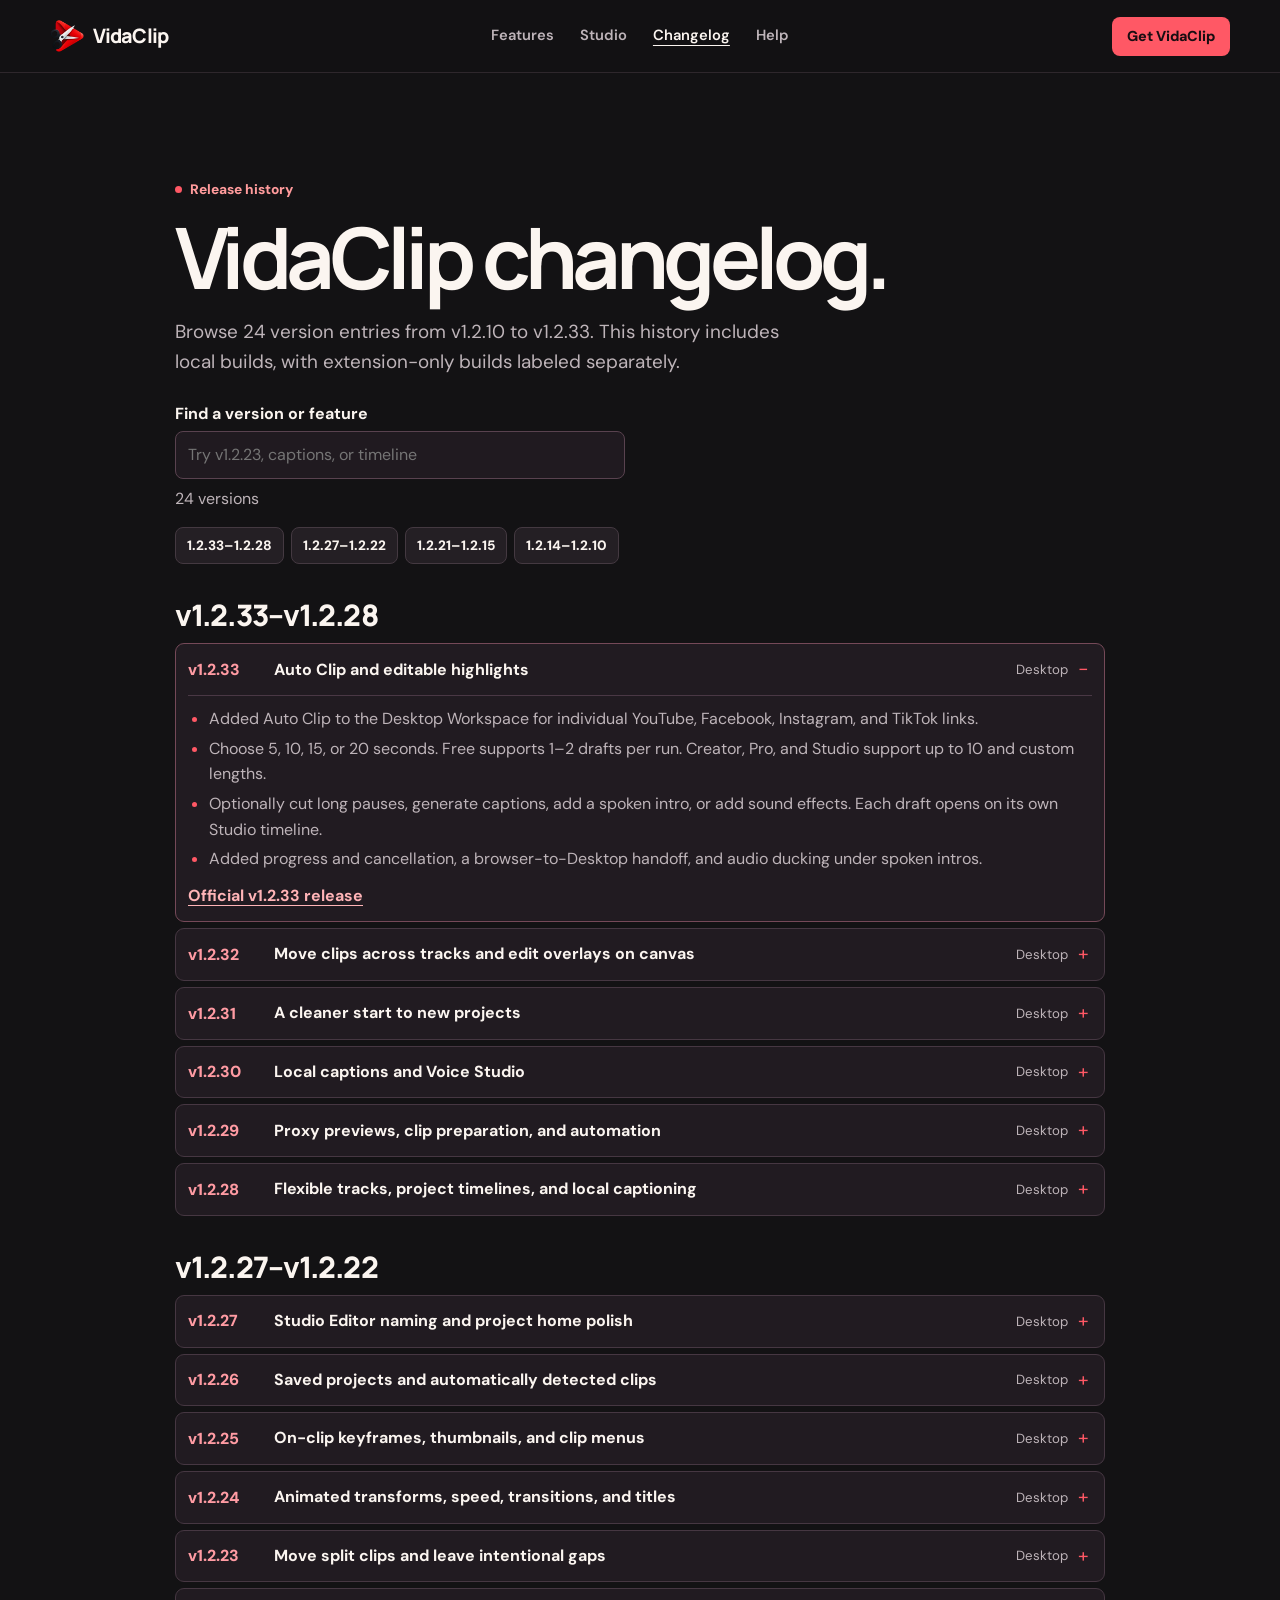
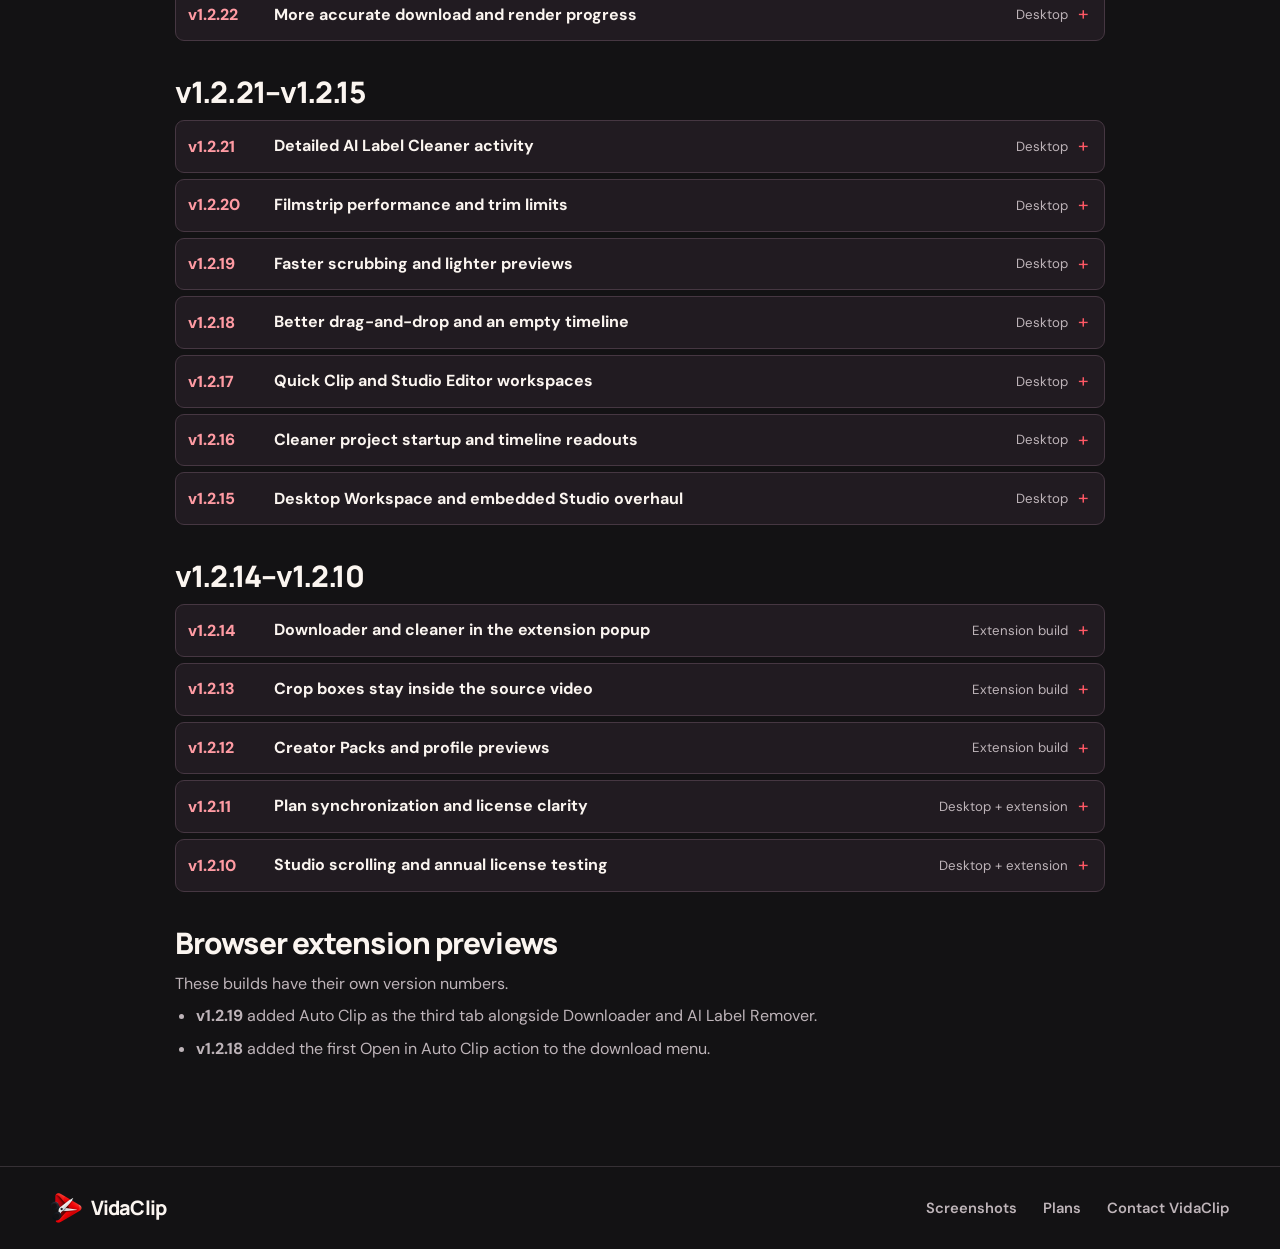
==== changelog.html @ 992aca95 "Add searchable build history and simplify navigation" ====
<!doctype html>
<html lang="en">
<head>
  <meta charset="utf-8">
  <meta name="viewport" content="width=device-width, initial-scale=1">
  <meta name="theme-color" content="#131214">
  <meta name="description" content="VidaClip release history from v1.2.10 through v1.2.33, with every build listed.">
  <title>Changelog — VidaClip</title>
  <link rel="icon" href="favicon.ico">
  <link rel="stylesheet" href="site.css">
  <link rel="preconnect" href="https://fonts.googleapis.com">
  <link rel="preconnect" href="https://fonts.gstatic.com" crossorigin>
  <link href="https://fonts.googleapis.com/css2?family=DM+Sans:wght@400;500;600;700&family=Manrope:wght@400;500;600;700;800&display=swap" rel="stylesheet">
  <script src="site.js" defer></script>
</head>
<body>
  <a class="skip" href="#main">Skip to content</a>
  <header class="site-header">
    <div class="nav shell">
      <a class="brand" href="index.html"><img src="assets/mark.webp" alt="" width="34" height="34">VidaClip</a>
      <nav aria-label="Main navigation">
        <a href="index.html#workspace">Features</a>
        <a href="index.html#showcase">Studio</a>
        <a href="changelog.html" aria-current="page">Changelog</a>
        <a href="index.html#faq">Help</a>
      </nav>
      <a class="button primary nav-download" href="index.html#download">Get VidaClip</a>
    </div>
  </header>
  <main class="section shell changelog-page" id="main">
    <p class="eyebrow"><span></span> Release history</p>
    <h1>VidaClip changelog.</h1>
    <p class="section-intro">Browse 24 version entries from v1.2.10 to v1.2.33. This history includes local builds, with extension-only builds labeled separately.</p>
    <div class="release-search">
      <label for="release-query">Find a version or feature</label>
      <input type="search" id="release-query" placeholder="Try v1.2.23, captions, or timeline">
      <p id="release-results" role="status">24 versions</p>
    </div>
    <nav class="release-jumps" aria-label="Jump to a version range">
      <a class="button secondary" href="#versions-33-28">1.2.33–1.2.28</a>
      <a class="button secondary" href="#versions-27-22">1.2.27–1.2.22</a>
      <a class="button secondary" href="#versions-21-15">1.2.21–1.2.15</a>
      <a class="button secondary" href="#versions-14-10">1.2.14–1.2.10</a>
    </nav>
    <section class="release-range" id="versions-33-28" aria-labelledby="heading-33-28">
      <h2 id="heading-33-28">v1.2.33–v1.2.28</h2>
      <details class="release-entry" id="v1.2.33" open>
        <summary><span class="release-version">v1.2.33</span><span class="release-entry-title">Auto Clip and editable highlights</span><span class="release-product">Desktop</span></summary>
        <div class="release-entry-body">
          <ul>
            <li>Added Auto Clip to the Desktop Workspace for individual YouTube, Facebook, Instagram, and TikTok links.</li>
            <li>Choose 5, 10, 15, or 20 seconds. Free supports 1–2 drafts per run. Creator, Pro, and Studio support up to 10 and custom lengths.</li>
            <li>Optionally cut long pauses, generate captions, add a spoken intro, or add sound effects. Each draft opens on its own Studio timeline.</li>
            <li>Added progress and cancellation, a browser-to-Desktop handoff, and audio ducking under spoken intros.</li>
          </ul>
          <a class="text-link" href="https://github.com/JamiiDels/VidaClip-/releases/tag/v1.2.33">Official v1.2.33 release</a>
        </div>
      </details>
      <details class="release-entry" id="v1.2.32">
        <summary><span class="release-version">v1.2.32</span><span class="release-entry-title">Move clips across tracks and edit overlays on canvas</span><span class="release-product">Desktop</span></summary>
        <div class="release-entry-body">
          <ul>
            <li>Drag video between the main track and upper tracks, or drag upward to create a new track.</li>
            <li>Restored the source-audio lane with a waveform and volume controls.</li>
            <li>Added a scale slider, separate X/Y scale, rotation, and direct move and resize handles for text and stickers.</li>
            <li>Added a Speech tab and a title menu action to use selected text as a voiceover.</li>
          </ul>
        </div>
      </details>
      <details class="release-entry" id="v1.2.31">
        <summary><span class="release-version">v1.2.31</span><span class="release-entry-title">A cleaner start to new projects</span><span class="release-product">Desktop</span></summary>
        <div class="release-entry-body">
          <ul>
            <li>Replaced the system naming prompt with a VidaClip project dialog.</li>
            <li>New projects open with a clean Media Bin. Saved downloads are available through Browse saved clips.</li>
            <li>Choose whether a saved clip goes into the Media Bin or directly on the timeline.</li>
          </ul>
        </div>
      </details>
      <details class="release-entry" id="v1.2.30">
        <summary><span class="release-version">v1.2.30</span><span class="release-entry-title">Local captions and Voice Studio</span><span class="release-product">Desktop</span></summary>
        <div class="release-entry-body">
          <ul>
            <li>Added caption model and language choices, line-length controls, and caption timing, styling, and cue editing.</li>
            <li>Import and export SRT or build timed cues from a script.</li>
            <li>Added Windows and local English neural voices, narration preview, voice profiles from recordings, and placement on selected tracks.</li>
          </ul>
        </div>
      </details>
      <details class="release-entry" id="v1.2.29">
        <summary><span class="release-version">v1.2.29</span><span class="release-entry-title">Proxy previews, clip preparation, and automation</span><span class="release-product">Desktop</span></summary>
        <div class="release-entry-body">
          <ul>
            <li>Added smaller proxy previews for editing while keeping original media available for export.</li>
            <li>Added local speed ramps, freeze, reverse, stabilization, enhancement, denoising, and basic text-to-speech.</li>
            <li>Added the Automation setup and Copy MCP config. Project saves are coordinated with automation edits.</li>
          </ul>
        </div>
      </details>
      <details class="release-entry" id="v1.2.28">
        <summary><span class="release-version">v1.2.28</span><span class="release-entry-title">Flexible tracks, project timelines, and local captioning</span><span class="release-product">Desktop</span></summary>
        <div class="release-entry-body">
          <ul>
            <li>Added general-purpose tracks that can hold video, captions, and audio, with visibility and mute controls.</li>
            <li>Create, duplicate, rename, and remove timelines in one project.</li>
            <li>Added local auto-caption generation and editable caption blocks.</li>
            <li>Added scrollable Inspector and export panels, animated render progress, and output controls for resolution, frame rate, H.264, HEVC, AV1, and encoders.</li>
          </ul>
        </div>
      </details>
    </section>
    <section class="release-range" id="versions-27-22" aria-labelledby="heading-27-22">
      <h2 id="heading-27-22">v1.2.27–v1.2.22</h2>
      <details class="release-entry" id="v1.2.27">
        <summary><span class="release-version">v1.2.27</span><span class="release-entry-title">Studio Editor naming and project home polish</span><span class="release-product">Desktop</span></summary>
        <div class="release-entry-body">
          <ul>
            <li>Renamed the main Projects destination to Studio Editor.</li>
            <li>Made the red Create project action easier to spot on the project home.</li>
          </ul>
        </div>
      </details>
      <details class="release-entry" id="v1.2.26">
        <summary><span class="release-version">v1.2.26</span><span class="release-entry-title">Saved projects and automatically detected clips</span><span class="release-product">Desktop</span></summary>
        <div class="release-entry-body">
          <ul>
            <li>Added a project home with Create project, Saved projects, Resume previous draft, and Clips.</li>
            <li>Pick up finished downloads automatically from your VidaClip Clips folder.</li>
            <li>Save project drafts separately and reopen them with their media and timeline settings. Project cards include cover previews.</li>
          </ul>
        </div>
      </details>
      <details class="release-entry" id="v1.2.25">
        <summary><span class="release-version">v1.2.25</span><span class="release-entry-title">On-clip keyframes, thumbnails, and clip menus</span><span class="release-product">Desktop</span></summary>
        <div class="release-entry-body">
          <ul>
            <li>Added timeline keyframe diamonds that can be selected and retimed on the clip.</li>
            <li>Added playhead-based position and scale controls to the Inspector.</li>
            <li>Added video thumbnails to the Media Bin and right-click clip controls for editing and transforms.</li>
          </ul>
        </div>
      </details>
      <details class="release-entry" id="v1.2.24">
        <summary><span class="release-version">v1.2.24</span><span class="release-entry-title">Animated transforms, speed, transitions, and titles</span><span class="release-product">Desktop</span></summary>
        <div class="release-entry-body">
          <ul>
            <li>Added position and scale keyframes with Linear, Ease, and Hold motion.</li>
            <li>Added per-clip speed from 0.25× to 4×, with matching audio speed in the export.</li>
            <li>Added transition timing and preview controls, plus editable title layers with timing, position, color, and size.</li>
          </ul>
        </div>
      </details>
      <details class="release-entry" id="v1.2.23">
        <summary><span class="release-version">v1.2.23</span><span class="release-entry-title">Move split clips and leave intentional gaps</span><span class="release-product">Desktop</span></summary>
        <div class="release-entry-body">
          <ul>
            <li>Added direct placement of clips on the Studio timeline after splitting.</li>
            <li>Extended the timeline ruler and canvas beyond the end of the sequence.</li>
            <li>Added gap-aware preview and export so empty spaces stay in the edit.</li>
          </ul>
        </div>
      </details>
      <details class="release-entry" id="v1.2.22">
        <summary><span class="release-version">v1.2.22</span><span class="release-entry-title">More accurate download and render progress</span><span class="release-product">Desktop</span></summary>
        <div class="release-entry-body">
          <ul>
            <li>Reworked the Workspace progress monitor with measured progress and elapsed time.</li>
            <li>Added separate download, audio, rendering, and finalization stages. The bar reserves 100% for a completed save.</li>
            <li>Added progress reporting for direct links, clip downloads, Studio exports, and metadata cleanup.</li>
          </ul>
        </div>
      </details>
    </section>
    <section class="release-range" id="versions-21-15" aria-labelledby="heading-21-15">
      <h2 id="heading-21-15">v1.2.21–v1.2.15</h2>
      <details class="release-entry" id="v1.2.21">
        <summary><span class="release-version">v1.2.21</span><span class="release-entry-title">Detailed AI Label Cleaner activity</span><span class="release-product">Desktop</span></summary>
        <div class="release-entry-body">
          <ul>
            <li>Added a before-and-after check for supported metadata markers.</li>
            <li>The Activity Stream now shows what was scanned, which markers were detected or removed, and where the cleaned copy was saved.</li>
            <li>Added clearer per-file results for batch cleaning and a message when no matching markers are found.</li>
          </ul>
        </div>
      </details>
      <details class="release-entry" id="v1.2.20">
        <summary><span class="release-version">v1.2.20</span><span class="release-entry-title">Filmstrip performance and trim limits</span><span class="release-product">Desktop</span></summary>
        <div class="release-entry-body">
          <ul>
            <li>Moved filmstrip rendering to a lower-priority background process.</li>
            <li>Kept trim points within the source media duration.</li>
            <li>Improved adding saved clips to the timeline and restoring drafts.</li>
          </ul>
        </div>
      </details>
      <details class="release-entry" id="v1.2.19">
        <summary><span class="release-version">v1.2.19</span><span class="release-entry-title">Faster scrubbing and lighter previews</span><span class="release-product">Desktop</span></summary>
        <div class="release-entry-body">
          <ul>
            <li>Added half-resolution previews while keeping exports based on original media.</li>
            <li>Added source filmstrip thumbnails and queued seek updates for timeline scrubbing.</li>
            <li>Improved redraws after seeking so the preview catches up with the playhead.</li>
          </ul>
        </div>
      </details>
      <details class="release-entry" id="v1.2.18">
        <summary><span class="release-version">v1.2.18</span><span class="release-entry-title">Better drag-and-drop and an empty timeline</span><span class="release-product">Desktop</span></summary>
        <div class="release-entry-body">
          <ul>
            <li>Added a clear empty timeline with Browse and Resume draft actions.</li>
            <li>Let videos and photos start the main timeline, with audio and overlays placed on their own lanes.</li>
            <li>Added Alt + mouse wheel and keyboard timeline zoom, and sharper Windows app icons.</li>
          </ul>
        </div>
      </details>
      <details class="release-entry" id="v1.2.17">
        <summary><span class="release-version">v1.2.17</span><span class="release-entry-title">Quick Clip and Studio Editor workspaces</span><span class="release-product">Desktop</span></summary>
        <div class="release-entry-body">
          <ul>
            <li>Separated the guided Quick Clip layouts from a manual Studio Editor workspace.</li>
            <li>Added position, scale, and reset controls for clip transforms.</li>
            <li>Made media cards show the destination lane and support adding assets directly.</li>
          </ul>
        </div>
      </details>
      <details class="release-entry" id="v1.2.16">
        <summary><span class="release-version">v1.2.16</span><span class="release-entry-title">Cleaner project startup and timeline readouts</span><span class="release-product">Desktop</span></summary>
        <div class="release-entry-body">
          <ul>
            <li>Start on Import & Media when no footage is loaded and enable export review after media is ready.</li>
            <li>Refined duration and source counts, trim visibility, and restored-project status.</li>
            <li>Show clearer empty-state guidance before placing sound or images on a timeline.</li>
          </ul>
        </div>
      </details>
      <details class="release-entry" id="v1.2.15">
        <summary><span class="release-version">v1.2.15</span><span class="release-entry-title">Desktop Workspace and embedded Studio overhaul</span><span class="release-product">Desktop</span></summary>
        <div class="release-entry-body">
          <ul>
            <li>Added Direct Downloader for individual links, quality selection, and a local AI Label Cleaner for photos and video batches.</li>
            <li>Opened Studio inside VidaClip Desktop using WebView2. Added blank sessions and local video, audio, and photo import.</li>
            <li>Rebuilt Studio around a layered timeline with a Media Bin, waveform lanes, dual monitors, camera keyframes, captions and graphics controls, and export review.</li>
            <li>Improved social link handling and added checks that rendered video and expected audio are readable.</li>
          </ul>
        </div>
      </details>
    </section>
    <section class="release-range" id="versions-14-10" aria-labelledby="heading-14-10">
      <h2 id="heading-14-10">v1.2.14–v1.2.10</h2>
      <details class="release-entry" id="v1.2.14">
        <summary><span class="release-version">v1.2.14</span><span class="release-entry-title">Downloader and cleaner in the extension popup</span><span class="release-product">Extension build</span></summary>
        <div class="release-entry-body">
          <ul>
            <li>Added Video Downloader and AI Label Cleaner tabs, a quality picker, and drag-and-drop file cleaning through Desktop.</li>
            <li>Added an Open Studio shortcut and cleanup quota status.</li>
            <li>Refreshed extension icons and bundled the redesigned Studio interface.</li>
          </ul>
        </div>
      </details>
      <details class="release-entry" id="v1.2.13">
        <summary><span class="release-version">v1.2.13</span><span class="release-entry-title">Crop boxes stay inside the source video</span><span class="release-product">Extension build</span></summary>
        <div class="release-entry-body">
          <ul>
            <li>Clamped crop positions and sizes when rendering, dragging, or loading older projects.</li>
            <li>Adjusted side-by-side preset crops to fit portrait sources and aligned the video stage with the actual frame.</li>
          </ul>
        </div>
      </details>
      <details class="release-entry" id="v1.2.12">
        <summary><span class="release-version">v1.2.12</span><span class="release-entry-title">Creator Packs and profile previews</span><span class="release-product">Extension build</span></summary>
        <div class="release-entry-body">
          <ul>
            <li>Added Podcast, Gaming, Reaction, and Story starting points with editable camera cuts.</li>
            <li>Added Quick Director and a locally saved Creator Profile for the social preview.</li>
          </ul>
        </div>
      </details>
      <details class="release-entry" id="v1.2.11">
        <summary><span class="release-version">v1.2.11</span><span class="release-entry-title">Plan synchronization and license clarity</span><span class="release-product">Desktop + extension</span></summary>
        <div class="release-entry-body">
          <ul>
            <li>Made the extension use the Desktop plan and allowances when connected.</li>
            <li>Improved active membership, expiry, and Free fallback states.</li>
            <li>Clarified how to import a video or choose a saved clip to enter Studio.</li>
          </ul>
        </div>
      </details>
      <details class="release-entry" id="v1.2.10">
        <summary><span class="release-version">v1.2.10</span><span class="release-entry-title">Studio scrolling and annual license testing</span><span class="release-product">Desktop + extension</span></summary>
        <div class="release-entry-body">
          <ul>
            <li>Let the Studio page scroll vertically so controls stay reachable in smaller windows.</li>
            <li>Added a dedicated local testing mode for one-year plan activation.</li>
          </ul>
        </div>
      </details>
    </section>
    <section class="extension-history">
      <h2>Browser extension previews</h2>
      <p>These builds have their own version numbers.</p>
      <ul>
        <li><strong>v1.2.19</strong> added Auto Clip as the third tab alongside Downloader and AI Label Remover.</li>
        <li><strong>v1.2.18</strong> added the first Open in Auto Clip action to the download menu.</li>
      </ul>
    </section>
  </main>
  <footer>
    <div class="shell footer-row">
      <a class="brand" href="index.html"><img src="assets/mark.webp" alt="" width="32" height="32">VidaClip</a>
      <nav aria-label="Footer navigation"><a href="index.html#screenshots">Screenshots</a><a href="index.html#pricing">Plans</a><a href="mailto:vidaclip.official@gmail.com">Contact VidaClip</a></nav>
    </div>
  </footer>
</body>
</html>
---- site.css ----
:root {
  color-scheme: dark;
  --base: #131214;
  --surface: #1b191c;
  --line: #363035;
  --ink: #fbf5f0;
  --muted: #beb4b9;
  --accent: #ff5865;
  --warm: #f69e68;
  --head: Manrope, system-ui, sans-serif;
  --body: "DM Sans", system-ui, sans-serif;
}
*, *::before, *::after { box-sizing: border-box; }
html { scroll-behavior: smooth; scroll-padding-top: 85px; }
body { margin: 0; background: var(--base); color: var(--ink); font: 400 16px/1.6 var(--body); }
a { color: inherit; }
button { font: inherit; }
img { max-width: 100%; }
h1, h2, h3, p, figure { margin: 0; }
h1, h2, h3 { font-family: var(--head); }
h2 { font-weight: 800; font-size: clamp(2.1rem, 5.1vw, 3.9rem); line-height: 1.08; letter-spacing: -.055em; }
h3 { font-weight: 800; line-height: 1.3; letter-spacing: -.03em; }
:focus-visible { outline: 2px solid #ffc4a0; outline-offset: 4px; }
.skip { position: fixed; inset: 12px auto auto 12px; background: var(--ink); color: var(--base); padding: 8px 14px; z-index: 5; transform: translateY(-150%); }
.skip:focus { transform: none; }
.shell { width: min(1180px, calc(100% - 80px)); margin-inline: auto; }
.site-header { position: sticky; top: 0; z-index: 3; background: rgb(19 18 20 / 94%); border-bottom: 1px solid #2e272c; }
.nav { display: flex; justify-content: space-between; align-items: center; gap: 24px; min-height: 72px; }
.brand { display: inline-flex; align-items: center; gap: 9px; text-decoration: none; font: 800 1.24rem/1 var(--head); letter-spacing: -.045em; white-space: nowrap; }
.brand img { display: block; object-fit: contain; }
.nav nav, .footer-row nav { display: flex; align-items: center; flex-wrap: wrap; gap: 26px; }
.nav nav a, .footer-row nav a { color: var(--muted); text-decoration: none; font-size: .92rem; font-weight: 600; }
.nav nav a:hover, .footer-row nav a:hover { color: var(--ink); }
.button { min-height: 46px; display: inline-flex; justify-content: center; align-items: center; padding: 10px 20px; border: 1px solid transparent; border-radius: 8px; font-weight: 800; text-decoration: none; transition: background-color .18s, border-color .18s; text-align: center; line-height: 1.3; }
.nav-download { min-height: 39px; padding: 7px 14px; font-size: .9rem; }
.primary { background: var(--accent); color: #190d11; }
.primary:hover { background: #ff7881; }
.secondary { background: #241f24; border-color: #443941; color: var(--ink); }
.secondary:hover { background: #312832; border-color: #65505c; }
.actions { display: flex; align-items: center; justify-content: center; flex-wrap: wrap; gap: 12px; }

.hero { text-align: center; padding-block: 76px 20px; position: relative; isolation: isolate; }
.hero::before { content: ""; position: absolute; z-index: -1; inset: 0; background: radial-gradient(ellipse 53% 60% at 50% 38%, #402329 0%, transparent 86%); pointer-events: none; }
.release-pill { display: inline-flex; align-items: center; gap: 9px; border-radius: 30px; border: 1px solid #59343d; color: #f0cbc5; background: #2c1c22; padding: 5px 13px; font-weight: 700; font-size: .82rem; }
.release-pill i, .eyebrow span { display: inline-block; width: 7px; height: 7px; border-radius: 50%; background: var(--accent); flex: none; }
.release-pill > span { width: 1px; height: 13px; background: #65434b; }
.hero h1 { font-size: clamp(3.75rem, 8.2vw, 7.5rem); font-weight: 800; line-height: .98; letter-spacing: -.067em; margin: 20px auto 22px; }
.hero h1 em { font-style: normal; color: var(--accent); }
.hero-intro, .section-intro { color: var(--muted); font-size: clamp(1rem, 2vw, 1.18rem); line-height: 1.58; max-width: 620px; }
.hero-intro { max-width: 520px; margin: 0 auto 25px; }
.hero-downloads, .extension-downloads { display: grid; justify-items: center; gap: 10px; }
figcaption, .section-note { color: var(--muted); margin: 11px 0 0; font-size: .875rem; }

.section { padding-block: clamp(59px, 9vw, 105px); }
.eyebrow { color: #ff9b9c; display: flex; gap: 8px; align-items: center; font-size: .86rem; font-weight: 800; margin-bottom: 12px; }
.section-intro { margin-top: 16px; }
.update-stack p { color: var(--muted); margin-top: 4px; }
.feature-image { min-width: 0; }
.feature-image a { display: block; border: 1px solid #51414c; border-radius: 13px; overflow: hidden; background: #1a171d; }
.feature-image img { display: block; width: 100%; height: auto; }
.studio-section, .pricing-section { background: #19161a; border-block: 1px solid #302932; }
.tour-choices { display: flex; gap: 8px; flex-wrap: wrap; margin-block: 24px 12px; }
.tour-button, .billing button { cursor: pointer; border: 1px solid #4a3b46; background: #201b20; color: var(--muted); border-radius: 7px; padding: 8px 13px; min-height: 40px; font-weight: 700; }
.tour-button:hover, .billing button:hover { color: var(--ink); border-color: #8b626e; }
.tour-button[aria-pressed="true"], .billing button[aria-pressed="true"] { background: #40232d; color: #ffb4ba; border-color: #8a4858; }
.tour-image img { aspect-ratio: 16 / 9; object-fit: contain; }
.tour-gallery-link { margin-top: 16px; }
.updates-head { display: flex; align-items: end; justify-content: space-between; flex-wrap: wrap; gap: 12px; margin-bottom: 24px; }
.text-link { color: #ffb4b7; text-underline-offset: 4px; font-weight: 700; }
.update-stack article { display: grid; grid-template-columns: minmax(140px, 24%) 1fr; gap: 18px; padding-block: 20px; border-top: 1px solid var(--line); }
.update-stack article:last-child { border-bottom: 1px solid var(--line); }
.update-label { display: grid; align-content: start; font-size: .88rem; color: var(--muted); }
.update-label strong { color: #ff979b; font-size: 1rem; }
.billing { display: inline-flex; gap: 4px; padding: 4px; border: 1px solid #39303a; border-radius: 10px; margin-block: 25px 16px; }
.billing button { min-width: 96px; border-color: transparent; background: none; }
.plans { display: grid; grid-template-columns: repeat(4, minmax(0, 1fr)); gap: 12px; }
.plan { display: flex; flex-direction: column; padding: 20px; background: #1e1a20; border: 1px solid #413541; border-radius: 12px; }
.plan.pro { border-color: #c65464; background: #2b1f28; }
.plan h3 { font-size: 1.18rem; }
.price { color: var(--ink); border-bottom: 1px solid #41333d; padding-bottom: 13px; margin-top: 5px; font: 800 2rem/1.3 var(--head); letter-spacing: -.06em; white-space: nowrap; }
.price span:not(.price-amount) { color: var(--muted); font: 500 .87rem/1.2 var(--body); letter-spacing: 0; }
.plan ul { list-style: none; margin: 15px 0 20px; padding: 0; display: grid; gap: 8px; }
.plan li { position: relative; padding-left: 14px; color: var(--muted); font-size: .93rem; line-height: 1.4; }
.plan li::before { content: ""; display: block; width: 5px; height: 5px; border-radius: 50%; background: #ef858a; position: absolute; top: .52em; left: 0; }
.plan .button { margin-top: auto; font-size: .9rem; }
.faq-section { display: grid; grid-template-columns: .65fr 1fr; align-items: start; gap: 25px; }
.faq-list details { border-top: 1px solid var(--line); padding-block: 11px; }
.faq-list details:last-child { border-bottom: 1px solid var(--line); }
.faq-list p { color: var(--muted); padding: 6px 26px 10px 0; }
.faq-list summary { cursor: pointer; font-weight: 700; min-height: 33px; list-style: none; display: flex; align-items: center; justify-content: space-between; gap: 12px; }
.faq-list summary::-webkit-details-marker { display: none; }
.faq-list summary::after { content: "+"; color: var(--accent); font-size: 1.35rem; font-weight: 500; }
.faq-list details[open] summary::after { content: "−"; }

.download-section { padding-bottom: 76px; }
.download-card { text-align: center; background: radial-gradient(ellipse at 50% 100%, #55303b, #241922 76%); border: 1px solid #65404d; border-radius: 15px; padding: clamp(24px, 7vw, 68px) 18px; }
.download-card .eyebrow { justify-content: center; }
.download-card > p:not(.eyebrow) { color: #e0c8cf; margin: 14px 0 20px; }
footer { border-top: 1px solid var(--line); }
.footer-row { display: flex; justify-content: space-between; align-items: center; gap: 25px; padding-block: 25px; }
.footer-row p { margin-top: 6px; font-size: .89rem; color: var(--muted); }
.legal { max-width: 760px; }
.legal section + section { margin-top: 40px; }
.legal h1 { margin-bottom: 25px; }
.legal h2 { font-size: 2rem; }
.legal p { color: var(--muted); margin-top: 12px; }

@media (max-width: 950px) {
  .plans { grid-template-columns: repeat(2, minmax(0, 1fr)); }
}
@media (max-width: 710px) {
  .shell { width: calc(100% - 36px); }
  .nav { flex-wrap: wrap; row-gap: 8px; padding-block: 9px; }
  .nav nav { order: 3; width: 100%; justify-content: space-between; gap: 12px; }
  .site-header { position: static; }
  html { scroll-padding-top: 12px; }
  .hero { padding-top: 51px; }
  .hero h1 { font-size: clamp(3rem, 10.9vw, 5rem); }
  .faq-section { grid-template-columns: 1fr; }
  .footer-row { align-items: start; flex-direction: column; }
}
@media (max-width: 425px) {
  .actions { gap: 8px; }
  .actions .button { padding-inline: 12px; font-size: .88rem; }
  .plans { grid-template-columns: 1fr; }
  .update-stack article { grid-template-columns: 1fr; gap: 5px; }
}
@media (prefers-reduced-motion: reduce) {
  *, *::before, *::after { scroll-behavior: auto !important; transition: none !important; }
}

.gallery-section { padding-bottom: 0; }
.gallery-group { margin-top: 30px; }
.gallery-group h3 { font-size: 1.35rem; }
.gallery-note { color: var(--muted); font-size: .9rem; margin-top: 3px; }
.gallery-grid { display: grid; grid-template-columns: repeat(auto-fit, minmax(min(100%, 238px), 1fr)); gap: 14px; margin-top: 12px; }
.gallery-card { display: block; overflow: hidden; background: #201a20; border: 1px solid #51414c; border-radius: 10px; text-decoration: none; transition: border-color .18s; }
.gallery-card:hover, .gallery-card:focus-visible { border-color: #ff888e; }
.gallery-card img { display: block; width: 100%; height: auto; }
.gallery-card span { display: block; padding: 9px 12px; border-top: 1px solid #45343e; font-weight: 700; }
.gallery-dialog { width: fit-content; max-width: calc(100% - 20px); max-height: calc(100% - 20px); padding: 12px; border: 1px solid #51414c; border-radius: 12px; background: #201a20; color: var(--ink); }
.gallery-dialog::backdrop { background: #08070ab8; backdrop-filter: blur(8px); }
.gallery-dialog img { display: block; width: min(1050px, calc(100vw - 46px), calc((100vh - 120px) * var(--photo-ratio, 1.6))); height: auto; border-radius: 5px; }
.gallery-dialog-nav[hidden] { display: none; }
html:has(.gallery-dialog[open]) { overflow: hidden; }
@media (prefers-reduced-motion: no-preference) {
  .gallery-dialog[open] { animation: screenshot-in 190ms ease-out both; }
  .gallery-dialog[open]::backdrop { animation: backdrop-in 190ms ease-out both; }
  .gallery-dialog.is-closing { animation: screenshot-out 150ms ease-in both; }
  .gallery-dialog.is-closing::backdrop { animation: backdrop-in 150ms ease-in reverse both; }
}
@keyframes screenshot-in { from { opacity: .1; transform: scale(.91); } to { opacity: 1; transform: scale(1); } }
@keyframes screenshot-out { from { opacity: 1; transform: scale(1); } to { opacity: 0; transform: scale(.91); } }
@keyframes backdrop-in { from { opacity: 0; } to { opacity: 1; } }
.feature-shot { display: block; cursor: zoom-in; }
.release-shot, .feature-image a, .gallery-card { cursor: zoom-in; }
.gallery-dialog-head, .gallery-dialog-nav { display: flex; align-items: center; justify-content: space-between; gap: 8px; }
.gallery-dialog-head { margin-bottom: 9px; }
.gallery-dialog-nav { margin-top: 9px; }
.gallery-dialog button { color: var(--ink); background: #30262e; border: 1px solid #59424f; border-radius: 6px; padding: 6px 10px; cursor: pointer; }
.gallery-dialog button:hover { background: #4a3440; }
.gallery-dialog button:disabled { opacity: .48; cursor: default; }
@media (max-width: 560px) { .gallery-grid { grid-template-columns: repeat(2,minmax(0,1fr)); gap: 8px; } .gallery-card span { padding: 7px 8px; font-size: .83rem; } }

.release-spotlight { padding-block: 42px 0; }
.download-benefit { color: #f0c9cd; font-size: .9rem; font-weight: 700; }
.auto-clip-shot { max-width: 335px; }
#features .eyebrow span { width: auto; height: auto; background: none; }
.release-feature { display: grid; grid-template-columns: 1.2fr minmax(220px, .8fr); gap: clamp(20px, 5vw, 66px); align-items: center; padding: clamp(19px, 4.1vw, 46px); border: 1px solid #62424d; border-radius: 16px; background: radial-gradient(ellipse at top right, #392733, #221a21 66%); }
.release-feature .section-intro { margin-top: 10px; }
.release-feature ul { margin: 18px 0 0; padding: 0; list-style: none; display: grid; gap: 13px; }
.release-feature li { display: flex; gap: 9px; align-items: baseline; line-height: 1.45; }
.release-feature li > span { flex: none; }
.release-feature li p { color: var(--muted); margin-top: 3px; }
.release-shot { display: block; width: min(100%, 390px); border-radius: 10px; border: 1px solid #665260; overflow: hidden; margin-inline: auto; box-shadow: 0 14px 44px #09060880; }
.release-shot img { display: block; width: 100%; height: auto; }
.app-features { padding-top: clamp(55px, 8vw, 83px); }
.app-feature-grid { display: grid; grid-template-columns: repeat(3, minmax(0, 1fr)); gap: 12px; margin-top: 24px; }
.app-feature { overflow: hidden; border: 1px solid #44343f; border-radius: 12px; background: #211a21; }
.app-feature img { display: block; aspect-ratio: 16 / 9; width: 100%; height: auto; object-fit: cover; border-bottom: 1px solid #4a3846; }
.app-feature > div { padding: 13px 15px 16px; }
.app-feature h3 { font-size: 1.05rem; }
.app-feature p { margin-top: 6px; color: var(--muted); font-size: .94rem; }
.footer-contact { padding-block: 19px 26px; border-top: 1px solid var(--line); }
.footer-contact p { color: var(--muted); margin: 4px 0; }
.footer-contact a { display: inline-block; overflow-wrap: anywhere; }
@media (max-width: 730px) { .release-feature { grid-template-columns: 1fr; } }

.nav nav a[aria-current="page"] { color: var(--ink); text-decoration: underline; text-underline-offset: 5px; }
.changelog-page { max-width: 930px; }
.changelog-page h1 { font-size: clamp(2.55rem, 7.5vw, 5.3rem); line-height: 1.05; letter-spacing: -.066em; }
.release-search { margin-top: 24px; }
.release-search label { display: block; font-weight: 700; margin-bottom: 5px; }
.release-search input { width: min(100%, 450px); padding: 10px 12px; border: 1px solid #59424f; border-radius: 8px; background: #201a20; color: var(--ink); font: inherit; }
.release-search p, .extension-history p, .extension-history li { color: var(--muted); margin: 7px 0 0; }
.release-jumps { display: flex; flex-wrap: wrap; gap: 7px; margin-top: 16px; }
.release-jumps[hidden] { display: none; }
.release-jumps .button { min-height: 37px; padding: 6px 11px; font-size: .85rem; }
.release-range, .extension-history { margin-top: 35px; }
.release-range h2, .extension-history h2 { margin-bottom: 12px; font-size: clamp(1.3rem, 4vw, 1.85rem); letter-spacing: -.03em; }
.release-entry { margin-bottom: 6px; border: 1px solid #463742; border-radius: 9px; background: #211b21; }
.release-entry[open] { border-color: #754958; }
.release-entry:target { border-color: var(--accent); }
.release-entry summary { list-style: none; display: grid; grid-template-columns: 76px 1fr auto 14px; align-items: center; gap: 10px; padding: 10px 12px; cursor: pointer; }
.release-entry summary::-webkit-details-marker { display: none; }
.release-entry summary::after { content: "+"; color: var(--accent); font-size: 1.2rem; grid-column: 4; }
.release-entry[open] summary::after { content: "−"; }
.release-version { color: #ff9ba3; font-weight: 800; }
.release-entry-title { font-weight: 700; line-height: 1.4; }
.release-product { color: var(--muted); font-size: .83rem; }
.release-entry-body { margin: 0 12px; padding: 10px 0 13px; border-top: 1px solid #4a3845; }
.release-entry-body ul, .extension-history ul { margin: 0; padding-left: 21px; }
.release-entry-body li { color: var(--muted); margin-bottom: 4px; }
.release-entry-body li::marker { color: var(--accent); }
.release-entry-body a { display: inline-block; margin-top: 7px; }
@media (max-width: 575px) {
  .release-entry summary { grid-template-columns: 65px 1fr 16px; gap: 4px 7px; font-size: .91rem; }
  .release-entry summary::after { grid-column: 3; grid-row: 1 / 3; }
  .release-product { grid-column: 2; font-size: .78rem; }
}

@media (max-width: 875px) { .app-feature-grid { grid-template-columns: repeat(2, minmax(0, 1fr)); } }
@media (max-width: 550px) { .app-feature-grid { grid-template-columns: 1fr; } }
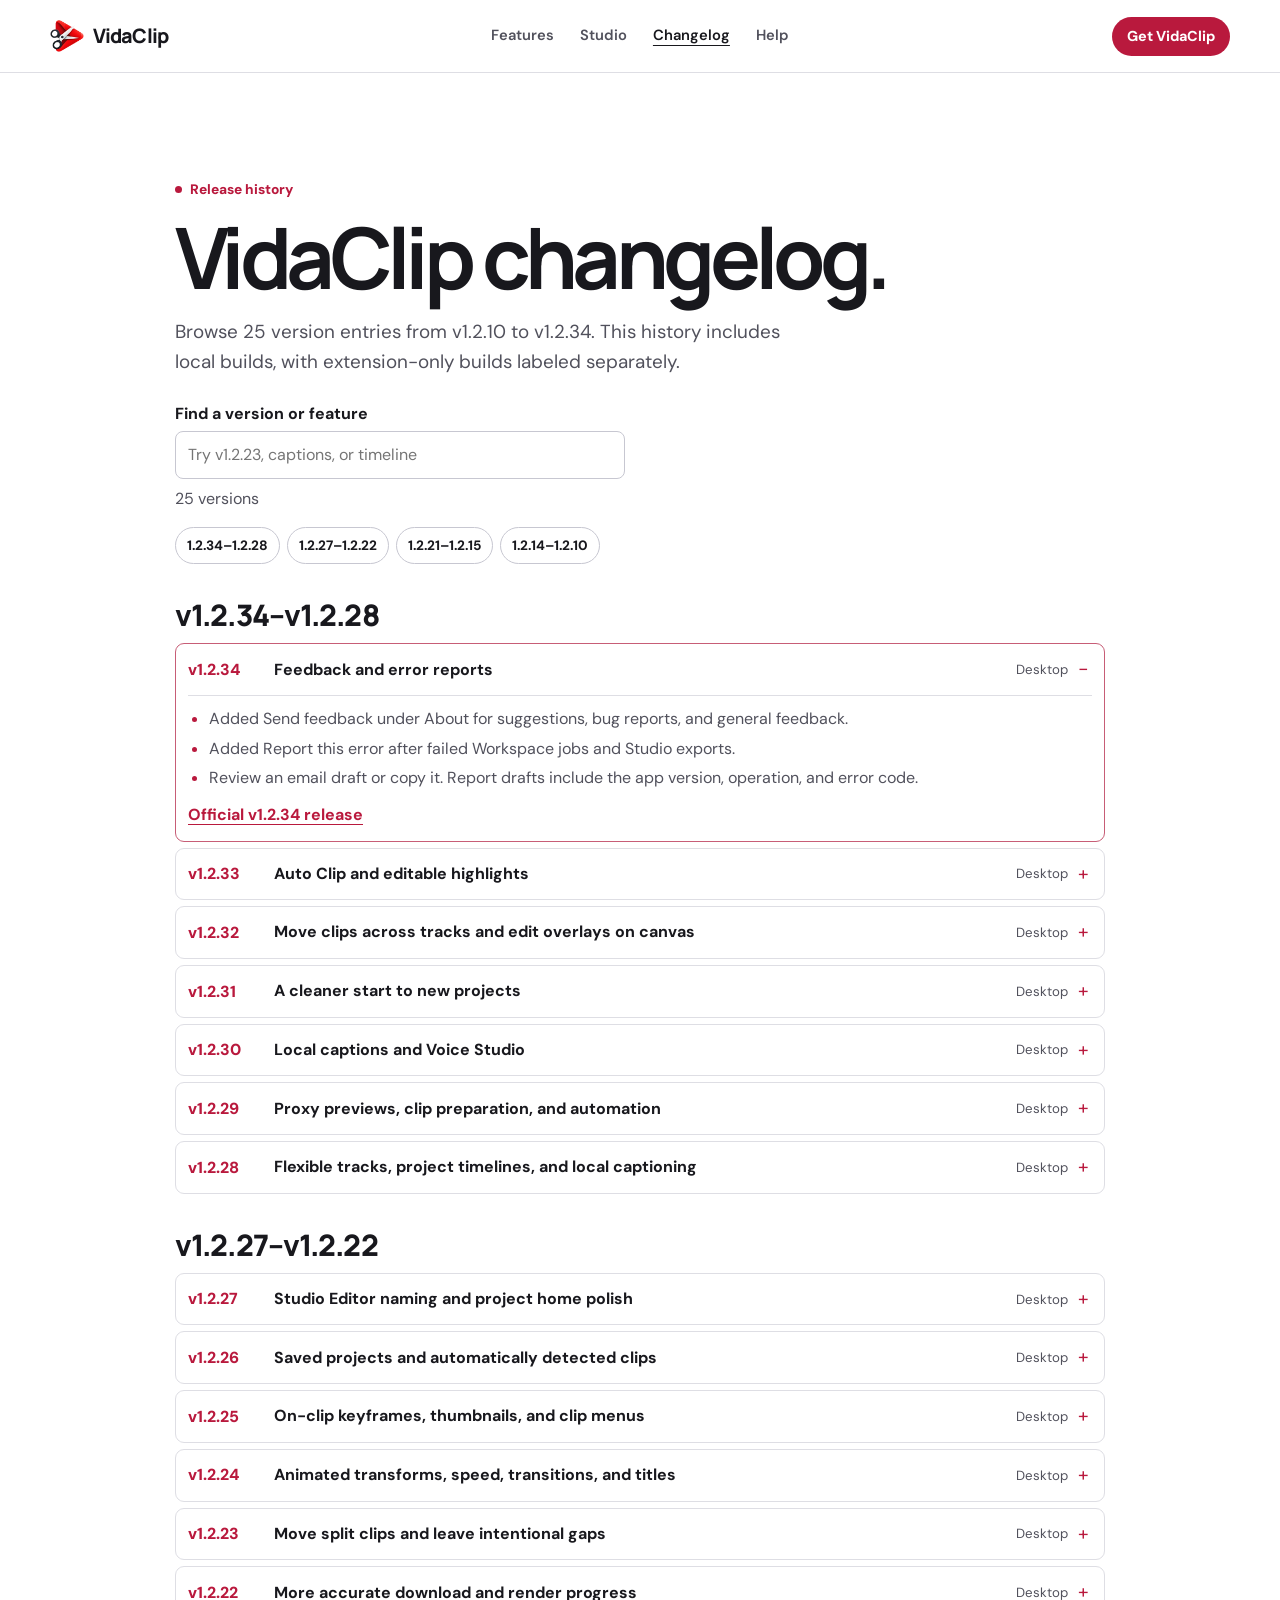
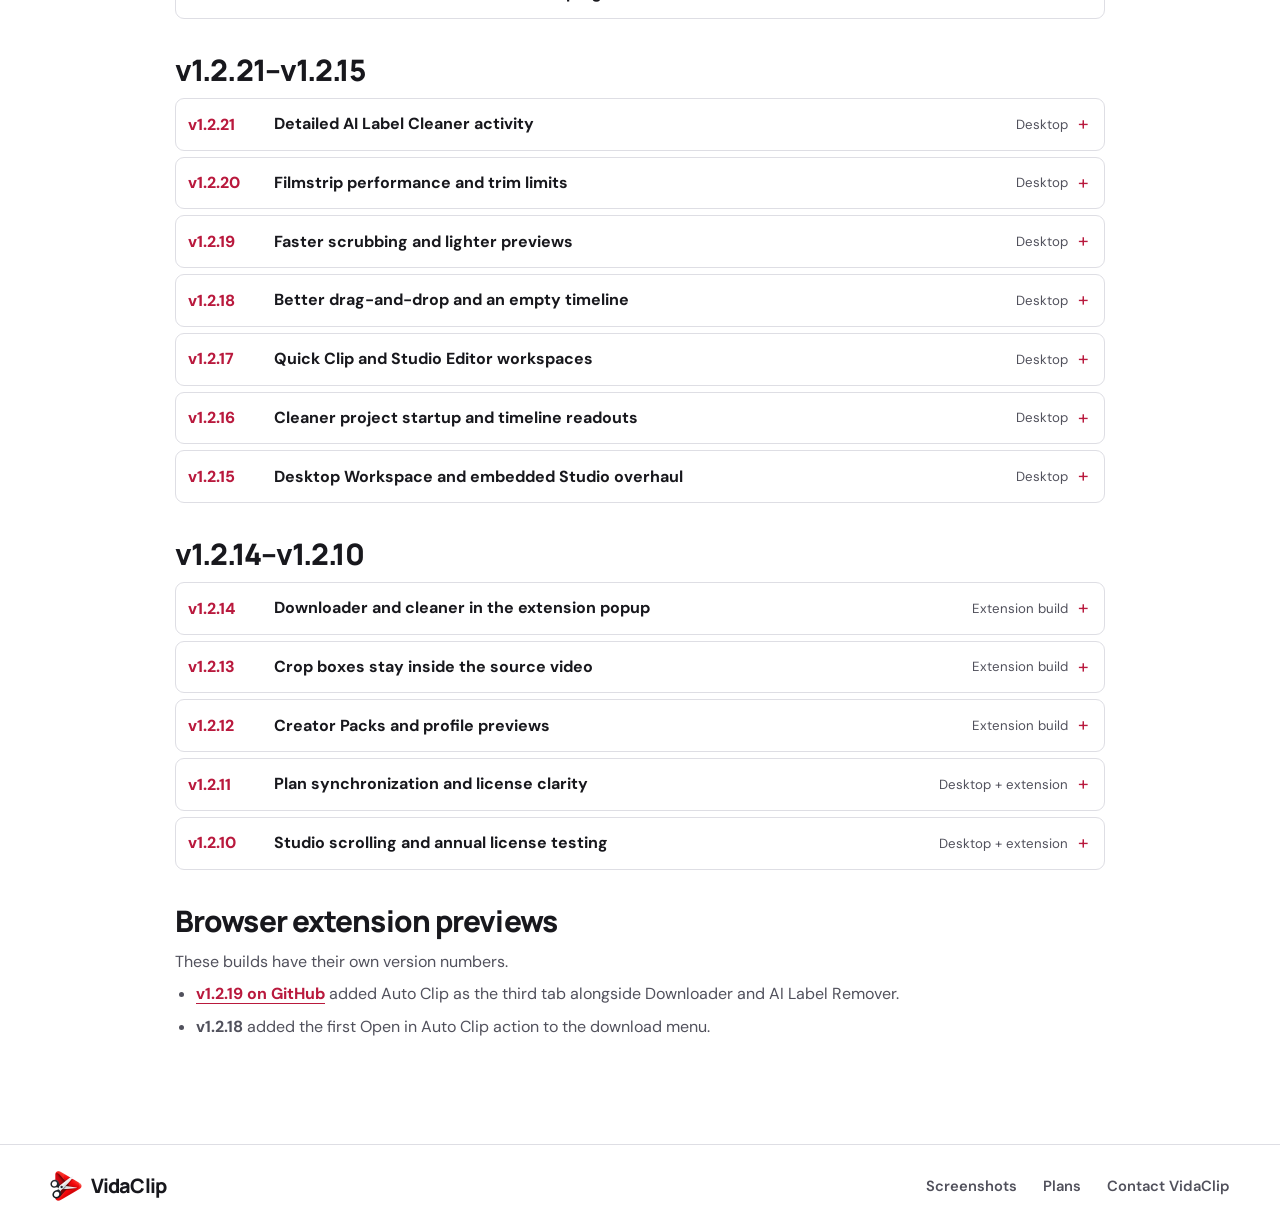
==== commit f8fc98ba: "Publish the light VidaClip site and current download links" ====
--- a/changelog.html
+++ b/changelog.html
@@ -3,8 +3,8 @@
 <head>
   <meta charset="utf-8">
   <meta name="viewport" content="width=device-width, initial-scale=1">
-  <meta name="theme-color" content="#131214">
-  <meta name="description" content="VidaClip release history from v1.2.10 through v1.2.33, with every build listed.">
+  <meta name="theme-color" content="#ffffff">
+  <meta name="description" content="VidaClip release history from v1.2.10 through v1.2.34, with every build listed.">
   <title>Changelog — VidaClip</title>
   <link rel="icon" href="favicon.ico">
   <link rel="stylesheet" href="site.css">
@@ -19,7 +19,7 @@
     <div class="nav shell">
       <a class="brand" href="index.html"><img src="assets/mark.webp" alt="" width="34" height="34">VidaClip</a>
       <nav aria-label="Main navigation">
-        <a href="index.html#workspace">Features</a>
+        <a href="index.html#features">Features</a>
         <a href="index.html#showcase">Studio</a>
         <a href="changelog.html" aria-current="page">Changelog</a>
         <a href="index.html#faq">Help</a>
@@ -30,21 +30,32 @@
   <main class="section shell changelog-page" id="main">
     <p class="eyebrow"><span></span> Release history</p>
     <h1>VidaClip changelog.</h1>
-    <p class="section-intro">Browse 24 version entries from v1.2.10 to v1.2.33. This history includes local builds, with extension-only builds labeled separately.</p>
+    <p class="section-intro">Browse 25 version entries from v1.2.10 to v1.2.34. This history includes local builds, with extension-only builds labeled separately.</p>
     <div class="release-search">
       <label for="release-query">Find a version or feature</label>
       <input type="search" id="release-query" placeholder="Try v1.2.23, captions, or timeline">
-      <p id="release-results" role="status">24 versions</p>
+      <p id="release-results" role="status">25 versions</p>
     </div>
     <nav class="release-jumps" aria-label="Jump to a version range">
-      <a class="button secondary" href="#versions-33-28">1.2.33–1.2.28</a>
+      <a class="button secondary" href="#versions-34-28">1.2.34–1.2.28</a>
       <a class="button secondary" href="#versions-27-22">1.2.27–1.2.22</a>
       <a class="button secondary" href="#versions-21-15">1.2.21–1.2.15</a>
       <a class="button secondary" href="#versions-14-10">1.2.14–1.2.10</a>
     </nav>
-    <section class="release-range" id="versions-33-28" aria-labelledby="heading-33-28">
-      <h2 id="heading-33-28">v1.2.33–v1.2.28</h2>
-      <details class="release-entry" id="v1.2.33" open>
+    <section class="release-range" id="versions-34-28" aria-labelledby="heading-34-28">
+      <h2 id="heading-34-28">v1.2.34–v1.2.28</h2>
+      <details class="release-entry" id="v1.2.34" open>
+        <summary><span class="release-version">v1.2.34</span><span class="release-entry-title">Feedback and error reports</span><span class="release-product">Desktop</span></summary>
+        <div class="release-entry-body">
+          <ul>
+            <li>Added Send feedback under About for suggestions, bug reports, and general feedback.</li>
+            <li>Added Report this error after failed Workspace jobs and Studio exports.</li>
+            <li>Review an email draft or copy it. Report drafts include the app version, operation, and error code.</li>
+          </ul>
+          <a class="text-link" href="https://github.com/JamiiDels/VidaClip-/releases/tag/v1.2.34">Official v1.2.34 release</a>
+        </div>
+      </details>
+      <details class="release-entry" id="v1.2.33">
         <summary><span class="release-version">v1.2.33</span><span class="release-entry-title">Auto Clip and editable highlights</span><span class="release-product">Desktop</span></summary>
         <div class="release-entry-body">
           <ul>
@@ -299,7 +310,7 @@
       <h2>Browser extension previews</h2>
       <p>These builds have their own version numbers.</p>
       <ul>
-        <li><strong>v1.2.19</strong> added Auto Clip as the third tab alongside Downloader and AI Label Remover.</li>
+        <li><a class="text-link" href="https://github.com/JamiiDels/VidaClip-/releases/tag/extension-v1.2.19">v1.2.19 on GitHub</a> added Auto Clip as the third tab alongside Downloader and AI Label Remover.</li>
         <li><strong>v1.2.18</strong> added the first Open in Auto Clip action to the download menu.</li>
       </ul>
     </section>
--- a/site.css
+++ b/site.css
@@ -1,17 +1,17 @@
 :root {
-  color-scheme: dark;
-  --base: #131214;
-  --surface: #1b191c;
-  --line: #363035;
-  --ink: #fbf5f0;
-  --muted: #beb4b9;
-  --accent: #ff5865;
-  --warm: #f69e68;
+  color-scheme: light;
+  --base: #fff;
+  --surface: #f5f5f7;
+  --line: #dedee4;
+  --ink: #18181d;
+  --muted: #51515c;
+  --accent: #b9193d;
+  --accent-soft: #fcecf0;
   --head: Manrope, system-ui, sans-serif;
   --body: "DM Sans", system-ui, sans-serif;
 }
 *, *::before, *::after { box-sizing: border-box; }
-html { scroll-behavior: smooth; scroll-padding-top: 85px; }
+html { scroll-padding-top: 85px; }
 body { margin: 0; background: var(--base); color: var(--ink); font: 400 16px/1.6 var(--body); }
 a { color: inherit; }
 button { font: inherit; }
@@ -20,68 +20,121 @@
 h1, h2, h3 { font-family: var(--head); }
 h2 { font-weight: 800; font-size: clamp(2.1rem, 5.1vw, 3.9rem); line-height: 1.08; letter-spacing: -.055em; }
 h3 { font-weight: 800; line-height: 1.3; letter-spacing: -.03em; }
-:focus-visible { outline: 2px solid #ffc4a0; outline-offset: 4px; }
+:focus-visible { outline: 2px solid var(--accent); outline-offset: 4px; }
 .skip { position: fixed; inset: 12px auto auto 12px; background: var(--ink); color: var(--base); padding: 8px 14px; z-index: 5; transform: translateY(-150%); }
 .skip:focus { transform: none; }
 .shell { width: min(1180px, calc(100% - 80px)); margin-inline: auto; }
-.site-header { position: sticky; top: 0; z-index: 3; background: rgb(19 18 20 / 94%); border-bottom: 1px solid #2e272c; }
+.site-header { position: sticky; top: 0; z-index: 3; background: rgb(255 255 255 / 94%); border-bottom: 1px solid var(--line); backdrop-filter: blur(12px); }
 .nav { display: flex; justify-content: space-between; align-items: center; gap: 24px; min-height: 72px; }
 .brand { display: inline-flex; align-items: center; gap: 9px; text-decoration: none; font: 800 1.24rem/1 var(--head); letter-spacing: -.045em; white-space: nowrap; }
 .brand img { display: block; object-fit: contain; }
 .nav nav, .footer-row nav { display: flex; align-items: center; flex-wrap: wrap; gap: 26px; }
 .nav nav a, .footer-row nav a { color: var(--muted); text-decoration: none; font-size: .92rem; font-weight: 600; }
 .nav nav a:hover, .footer-row nav a:hover { color: var(--ink); }
-.button { min-height: 46px; display: inline-flex; justify-content: center; align-items: center; padding: 10px 20px; border: 1px solid transparent; border-radius: 8px; font-weight: 800; text-decoration: none; transition: background-color .18s, border-color .18s; text-align: center; line-height: 1.3; }
+.button { min-height: 46px; display: inline-flex; justify-content: center; align-items: center; padding: 10px 20px; border: 1px solid transparent; border-radius: 100px; font-weight: 750; text-decoration: none; transition: background-color .18s, border-color .18s; text-align: center; line-height: 1.3; }
 .nav-download { min-height: 39px; padding: 7px 14px; font-size: .9rem; }
-.primary { background: var(--accent); color: #190d11; }
-.primary:hover { background: #ff7881; }
-.secondary { background: #241f24; border-color: #443941; color: var(--ink); }
-.secondary:hover { background: #312832; border-color: #65505c; }
+.primary { background: var(--accent); color: white; }
+.primary:hover { background: #9e1130; }
+.secondary { background: white; border-color: #c7c7d1; color: var(--ink); }
+.secondary:hover { background: var(--surface); border-color: #91919c; }
 .actions { display: flex; align-items: center; justify-content: center; flex-wrap: wrap; gap: 12px; }
 
-.hero { text-align: center; padding-block: 76px 20px; position: relative; isolation: isolate; }
-.hero::before { content: ""; position: absolute; z-index: -1; inset: 0; background: radial-gradient(ellipse 53% 60% at 50% 38%, #402329 0%, transparent 86%); pointer-events: none; }
-.release-pill { display: inline-flex; align-items: center; gap: 9px; border-radius: 30px; border: 1px solid #59343d; color: #f0cbc5; background: #2c1c22; padding: 5px 13px; font-weight: 700; font-size: .82rem; }
-.release-pill i, .eyebrow span { display: inline-block; width: 7px; height: 7px; border-radius: 50%; background: var(--accent); flex: none; }
-.release-pill > span { width: 1px; height: 13px; background: #65434b; }
-.hero h1 { font-size: clamp(3.75rem, 8.2vw, 7.5rem); font-weight: 800; line-height: .98; letter-spacing: -.067em; margin: 20px auto 22px; }
+.hero { display: grid; grid-template-columns: minmax(0,1fr); justify-items: center; text-align: center; gap: clamp(25px, 4vw, 48px); padding-block: clamp(38px, 5.3vw, 74px) 30px; }
+.hero-label { color: var(--accent); font-weight: 800; font-size: .95rem; }
+.eyebrow span { display: inline-block; width: 7px; height: 7px; border-radius: 50%; background: var(--accent); flex: none; }
+.hero h1 { max-width: 890px; font-size: clamp(3rem, 7vw, 6rem); font-weight: 800; line-height: .99; letter-spacing: -.057em; margin: 12px auto 15px; text-wrap: balance; }
 .hero h1 em { font-style: normal; color: var(--accent); }
 .hero-intro, .section-intro { color: var(--muted); font-size: clamp(1rem, 2vw, 1.18rem); line-height: 1.58; max-width: 620px; }
-.hero-intro { max-width: 520px; margin: 0 auto 25px; }
-.hero-downloads, .extension-downloads { display: grid; justify-items: center; gap: 10px; }
+.hero-intro { max-width: 570px; margin: 0 auto 18px; text-wrap: balance; }
+.hero-downloads { display: grid; justify-items: center; gap: 9px; }
+.hero-downloads .actions { gap: 9px; }
+.extension-downloads { display: grid; justify-items: center; gap: 10px; }
+.hero-browser { margin-top: 13px; display: flex; justify-content: center; align-items: center; flex-wrap: wrap; gap: 7px 15px; font-size: .9rem; color: var(--muted); }
+.hero-browser a { color: var(--ink); text-underline-offset: 4px; }
+.hero-browser a:hover { color: var(--accent); }
+.hero .download-benefit { margin-top: 9px; }
+.workflow-demo { width: min(100%, 845px); min-width: 0; overflow: hidden; padding: 12px; border: 1px solid var(--line); border-radius: 18px; text-align: left; background: white; box-shadow: 0 16px 54px #22243616; }
+.workflow-head { display: flex; justify-content: space-between; align-items: center; gap: 8px; min-height: 34px; padding: 0 4px 8px; font-size: .9rem; font-weight: 700; }
+.workflow-head span { display: inline-flex; gap: 7px; align-items: center; }
+.workflow-toggle { min-height: 36px; padding: 3px 10px; background: var(--surface); color: var(--muted); border: 1px solid var(--line); border-radius: 30px; cursor: pointer; font-size: .85rem; }
+.workflow-topics { display: grid; grid-template-columns: repeat(6,minmax(0,1fr)); gap: 5px; margin-bottom: 9px; }
+.workflow-topics[hidden] { display: none; }
+.workflow-topics button { min-height: 38px; padding: 4px; border: 1px solid transparent; border-radius: 7px; background: var(--surface); color: var(--muted); font-size: .82rem; font-weight: 700; cursor: pointer; }
+.workflow-topics button:hover { border-color: #c8c8d1; color: var(--ink); }
+.workflow-topics button[aria-pressed="true"] { border-color: #d49aa9; background: var(--accent-soft); color: #921631; }
+.workflow-stage { position: relative; overflow: hidden; isolation: isolate; height: clamp(238px, 31vw, 400px); background: radial-gradient(ellipse at 55% 25%, #edf1f7, #dce3ed 75%); border: 1px solid #d9dce5; border-radius: 9px; }
+.workflow-auto-scene { position: absolute; inset: 0; }
+.workflow-demo:not([data-topic="autoClip"]) .workflow-auto-scene { display: none; }
+.workflow-shot-link { position: absolute; inset: 0; cursor: zoom-in; }
+.workflow-shot-link[hidden] { display: none; }
+.workflow-shot { display: block; width: 100%; height: 100%; padding: 12px; object-fit: contain; }
+@media (max-width: 620px) {
+  .workflow-topics { grid-template-columns: repeat(3,minmax(0,1fr)); }
+  .workflow-shot { padding: 7px; }
+}
+.workflow-frame { position: absolute; inset: 0; overflow: hidden; border-radius: 8px; transition: inset .60s cubic-bezier(.21,.8,.3,1), border-radius .4s; }
+.workflow-frame img { width: 100%; height: 100%; object-fit: cover; display: block; object-position: 38% 51%; filter: saturate(.89); }
+.workflow-frame::after { content: ""; position: absolute; inset: 40% 0 0; background: linear-gradient(transparent,#101018bd); pointer-events: none; }
+.workflow-frame-tag, .workflow-caption { position: absolute; z-index: 2; opacity: 0; transition: opacity .28s; }
+.workflow-frame-tag { top: 8px; inset-inline: 8px auto; border-radius: 4px; padding: 3px 6px; background: #19161ce8; color: #ffe2dc; font-size: .68rem; }
+.workflow-caption { bottom: 12%; width: 100%; padding-inline: 5px; text-align: center; color: white; font: 800 clamp(.85rem, 1.5vw, 1.16rem) var(--head); text-shadow: 0 2px 5px #000, 0 1px 2px #000; }
+.workflow-link { position: absolute; z-index: 3; bottom: 13px; inset-inline: 12px; display: grid; gap: 2px; padding: 9px 11px; border-radius: 7px; border: 1px solid #9d757d; background: #221a23e8; box-shadow: 0 5px 16px #0d090ccc; transition: transform .36s, opacity .3s; }
+.workflow-link span { font-size: .72rem; color: #ffc5c4; }
+.workflow-link strong { font-size: .87rem; color: white; }
+.workflow-clips { position: absolute; top: 18%; left: 8%; width: 37%; display: grid; gap: 8px; opacity: 0; transform: translateY(10px); transition: transform .32s, opacity .26s; }
+.workflow-clips span { padding: 7px; display: flex; justify-content: space-between; flex-wrap: wrap; gap: 1px 5px; font-size: .82rem; border: 1px solid #c9cbd4; border-radius: 6px; background: white; box-shadow: 0 3px 10px #24253519; }
+.workflow-clips b { color: var(--accent); }
+.workflow-timeline { position: absolute; inset: auto 9px 9px; padding: 5px 7px; display: grid; gap: 4px; border: 1px solid #c9cbd4; border-radius: 6px; background: #fffc; opacity: 0; transform: translateY(10px); transition: transform .32s, opacity .28s; }
+.workflow-timeline span { display: grid; grid-template-columns: 56px 1fr; align-items: center; gap: 6px; color: #444452; font-size: .72rem; }
+.workflow-timeline i { height: 10px; border-radius: 3px; background: linear-gradient(90deg, #a45087 22%, transparent 22% 24%, #a45087 24% 61%, transparent 61% 64%, #a45087 64% 86%, transparent 86%); }
+.workflow-timeline span:nth-child(2) i { background: linear-gradient(90deg, #ae7852 43%, transparent 43% 45%, #ae7852 45% 88%, transparent 88%); }
+.workflow-timeline span:nth-child(3) i { width: 86%; background: repeating-linear-gradient(90deg, #43888b 0 3px, #326472 3px 5px); }
+[data-step="clip"] .workflow-frame { inset: 5% 7% 5% 48%; }
+[data-step="studio"] .workflow-frame { inset: 3% 30% 35% 33%; }
+[data-step="clip"] .workflow-frame-tag, [data-step="clip"] .workflow-caption, [data-step="studio"] .workflow-caption { opacity: 1; }
+[data-step="clip"] .workflow-clips, [data-step="studio"] .workflow-timeline { opacity: 1; transform: none; }
+[data-step]:not([data-step="link"]) .workflow-link { opacity: 0; transform: translateY(15px); }
+.workflow-detail { min-height: 76px; padding: 11px 4px 9px; line-height: 1.35; }
+.workflow-detail strong { color: var(--ink); }
+.workflow-detail p { color: var(--muted); font-size: .87rem; margin-top: 3px; }
+.workflow-choices { display: grid; grid-template-columns: repeat(3,minmax(0,1fr)); gap: 4px; }
+.workflow-choices[hidden] { display: none; }
+.workflow-choices button { padding: 6px 2px; min-height: 42px; border: 1px solid var(--line); border-radius: 7px; background: white; color: var(--ink); cursor: pointer; font-size: .82rem; font-weight: 700; }
+.workflow-choices button[aria-pressed="true"] { color: #921631; background: var(--accent-soft); border-color: #d49aa9; }
+.workflow-choices button:hover:not([aria-pressed="true"]) { background: var(--surface); }
 figcaption, .section-note { color: var(--muted); margin: 11px 0 0; font-size: .875rem; }
 
 .section { padding-block: clamp(59px, 9vw, 105px); }
-.eyebrow { color: #ff9b9c; display: flex; gap: 8px; align-items: center; font-size: .86rem; font-weight: 800; margin-bottom: 12px; }
+.eyebrow { color: var(--accent); display: flex; gap: 8px; align-items: center; font-size: .86rem; font-weight: 800; margin-bottom: 12px; }
 .section-intro { margin-top: 16px; }
 .update-stack p { color: var(--muted); margin-top: 4px; }
 .feature-image { min-width: 0; }
-.feature-image a { display: block; border: 1px solid #51414c; border-radius: 13px; overflow: hidden; background: #1a171d; }
+.feature-image a { display: block; border: 1px solid var(--line); border-radius: 13px; overflow: hidden; background: #ececf0; }
 .feature-image img { display: block; width: 100%; height: auto; }
-.studio-section, .pricing-section { background: #19161a; border-block: 1px solid #302932; }
+.studio-section, .pricing-section { background: var(--surface); border-block: 1px solid var(--line); }
+.studio-section { padding-block: clamp(36px, 5.2vw, 76px); }
 .tour-choices { display: flex; gap: 8px; flex-wrap: wrap; margin-block: 24px 12px; }
-.tour-button, .billing button { cursor: pointer; border: 1px solid #4a3b46; background: #201b20; color: var(--muted); border-radius: 7px; padding: 8px 13px; min-height: 40px; font-weight: 700; }
-.tour-button:hover, .billing button:hover { color: var(--ink); border-color: #8b626e; }
-.tour-button[aria-pressed="true"], .billing button[aria-pressed="true"] { background: #40232d; color: #ffb4ba; border-color: #8a4858; }
-.tour-image img { aspect-ratio: 16 / 9; object-fit: contain; }
-.tour-gallery-link { margin-top: 16px; }
+.tour-button, .billing button { cursor: pointer; border: 1px solid #d1d1da; background: white; color: var(--muted); border-radius: 7px; padding: 8px 13px; min-height: 40px; font-weight: 700; }
+.tour-button:hover, .billing button:hover { color: var(--ink); border-color: #a2a2b0; }
+.tour-button[aria-pressed="true"], .billing button[aria-pressed="true"] { background: var(--accent-soft); color: #921631; border-color: #d49aa9; }
+.tour-image img { aspect-ratio: 16 / 9; max-height: min(61vh, 560px); object-fit: contain; }
 .updates-head { display: flex; align-items: end; justify-content: space-between; flex-wrap: wrap; gap: 12px; margin-bottom: 24px; }
-.text-link { color: #ffb4b7; text-underline-offset: 4px; font-weight: 700; }
+.text-link { color: var(--accent); text-underline-offset: 4px; font-weight: 700; }
 .update-stack article { display: grid; grid-template-columns: minmax(140px, 24%) 1fr; gap: 18px; padding-block: 20px; border-top: 1px solid var(--line); }
 .update-stack article:last-child { border-bottom: 1px solid var(--line); }
 .update-label { display: grid; align-content: start; font-size: .88rem; color: var(--muted); }
-.update-label strong { color: #ff979b; font-size: 1rem; }
-.billing { display: inline-flex; gap: 4px; padding: 4px; border: 1px solid #39303a; border-radius: 10px; margin-block: 25px 16px; }
+.update-label strong { color: var(--accent); font-size: 1rem; }
+.billing { display: inline-flex; gap: 4px; padding: 4px; border: 1px solid var(--line); border-radius: 10px; margin-block: 25px 16px; }
 .billing button { min-width: 96px; border-color: transparent; background: none; }
 .plans { display: grid; grid-template-columns: repeat(4, minmax(0, 1fr)); gap: 12px; }
-.plan { display: flex; flex-direction: column; padding: 20px; background: #1e1a20; border: 1px solid #413541; border-radius: 12px; }
-.plan.pro { border-color: #c65464; background: #2b1f28; }
+.plan { display: flex; flex-direction: column; padding: 20px; background: white; border: 1px solid var(--line); border-radius: 12px; }
+.plan.pro { border-color: #c75d76; background: #fff7f8; }
 .plan h3 { font-size: 1.18rem; }
-.price { color: var(--ink); border-bottom: 1px solid #41333d; padding-bottom: 13px; margin-top: 5px; font: 800 2rem/1.3 var(--head); letter-spacing: -.06em; white-space: nowrap; }
+.price { color: var(--ink); border-bottom: 1px solid var(--line); padding-bottom: 13px; margin-top: 5px; font: 800 2rem/1.3 var(--head); letter-spacing: -.06em; white-space: nowrap; }
 .price span:not(.price-amount) { color: var(--muted); font: 500 .87rem/1.2 var(--body); letter-spacing: 0; }
 .plan ul { list-style: none; margin: 15px 0 20px; padding: 0; display: grid; gap: 8px; }
 .plan li { position: relative; padding-left: 14px; color: var(--muted); font-size: .93rem; line-height: 1.4; }
-.plan li::before { content: ""; display: block; width: 5px; height: 5px; border-radius: 50%; background: #ef858a; position: absolute; top: .52em; left: 0; }
+.plan li::before { content: ""; display: block; width: 5px; height: 5px; border-radius: 50%; background: var(--accent); position: absolute; top: .52em; left: 0; }
 .plan .button { margin-top: auto; font-size: .9rem; }
 .faq-section { display: grid; grid-template-columns: .65fr 1fr; align-items: start; gap: 25px; }
 .faq-list details { border-top: 1px solid var(--line); padding-block: 11px; }
@@ -93,9 +146,9 @@
 .faq-list details[open] summary::after { content: "−"; }
 
 .download-section { padding-bottom: 76px; }
-.download-card { text-align: center; background: radial-gradient(ellipse at 50% 100%, #55303b, #241922 76%); border: 1px solid #65404d; border-radius: 15px; padding: clamp(24px, 7vw, 68px) 18px; }
+.download-card { text-align: center; background: var(--surface); border: 1px solid var(--line); border-radius: 15px; padding: clamp(24px, 7vw, 68px) 18px; }
 .download-card .eyebrow { justify-content: center; }
-.download-card > p:not(.eyebrow) { color: #e0c8cf; margin: 14px 0 20px; }
+.download-card > p:not(.eyebrow) { color: var(--muted); margin: 14px 0 20px; }
 footer { border-top: 1px solid var(--line); }
 .footer-row { display: flex; justify-content: space-between; align-items: center; gap: 25px; padding-block: 25px; }
 .footer-row p { margin-top: 6px; font-size: .89rem; color: var(--muted); }
@@ -107,15 +160,21 @@
 
 @media (max-width: 950px) {
   .plans { grid-template-columns: repeat(2, minmax(0, 1fr)); }
+  .hero { gap: 22px; }
+}
+@media (max-width: 800px) {
+  .hero { grid-template-columns: 1fr; justify-items: center; text-align: center; }
+  .hero-intro { margin-inline: auto; }
+  .hero-downloads, .hero-browser { justify-content: center; }
+  .workflow-demo { width: min(100%, 710px); }
 }
 @media (max-width: 710px) {
   .shell { width: calc(100% - 36px); }
   .nav { flex-wrap: wrap; row-gap: 8px; padding-block: 9px; }
   .nav nav { order: 3; width: 100%; justify-content: space-between; gap: 12px; }
-  .site-header { position: static; }
-  html { scroll-padding-top: 12px; }
+  html { scroll-padding-top: 112px; }
   .hero { padding-top: 51px; }
-  .hero h1 { font-size: clamp(3rem, 10.9vw, 5rem); }
+  .hero h1 { font-size: clamp(2.57rem, 10.1vw, 4.8rem); }
   .faq-section { grid-template-columns: 1fr; }
   .footer-row { align-items: start; flex-direction: column; }
 }
@@ -129,17 +188,18 @@
   *, *::before, *::after { scroll-behavior: auto !important; transition: none !important; }
 }
 
-.gallery-section { padding-bottom: 0; }
+.gallery-section { margin-block: 18px 0; }
+.gallery-section > summary { cursor: pointer; width: fit-content; color: var(--accent); font-weight: 750; padding-block: 8px; }
 .gallery-group { margin-top: 30px; }
 .gallery-group h3 { font-size: 1.35rem; }
 .gallery-note { color: var(--muted); font-size: .9rem; margin-top: 3px; }
 .gallery-grid { display: grid; grid-template-columns: repeat(auto-fit, minmax(min(100%, 238px), 1fr)); gap: 14px; margin-top: 12px; }
-.gallery-card { display: block; overflow: hidden; background: #201a20; border: 1px solid #51414c; border-radius: 10px; text-decoration: none; transition: border-color .18s; }
-.gallery-card:hover, .gallery-card:focus-visible { border-color: #ff888e; }
+.gallery-card { display: block; overflow: hidden; background: white; border: 1px solid var(--line); border-radius: 10px; text-decoration: none; transition: border-color .18s; }
+.gallery-card:hover, .gallery-card:focus-visible { border-color: #c75d76; }
 .gallery-card img { display: block; width: 100%; height: auto; }
-.gallery-card span { display: block; padding: 9px 12px; border-top: 1px solid #45343e; font-weight: 700; }
-.gallery-dialog { width: fit-content; max-width: calc(100% - 20px); max-height: calc(100% - 20px); padding: 12px; border: 1px solid #51414c; border-radius: 12px; background: #201a20; color: var(--ink); }
-.gallery-dialog::backdrop { background: #08070ab8; backdrop-filter: blur(8px); }
+.gallery-card span { display: block; padding: 9px 12px; border-top: 1px solid var(--line); font-weight: 700; }
+.gallery-dialog { width: fit-content; max-width: calc(100% - 20px); max-height: calc(100% - 20px); padding: 12px; border: 1px solid var(--line); border-radius: 12px; background: white; color: var(--ink); }
+.gallery-dialog::backdrop { background: #22263382; backdrop-filter: blur(8px); }
 .gallery-dialog img { display: block; width: min(1050px, calc(100vw - 46px), calc((100vh - 120px) * var(--photo-ratio, 1.6))); height: auto; border-radius: 5px; }
 .gallery-dialog-nav[hidden] { display: none; }
 html:has(.gallery-dialog[open]) { overflow: hidden; }
@@ -152,63 +212,58 @@
 @keyframes screenshot-in { from { opacity: .1; transform: scale(.91); } to { opacity: 1; transform: scale(1); } }
 @keyframes screenshot-out { from { opacity: 1; transform: scale(1); } to { opacity: 0; transform: scale(.91); } }
 @keyframes backdrop-in { from { opacity: 0; } to { opacity: 1; } }
-.feature-shot { display: block; cursor: zoom-in; }
-.release-shot, .feature-image a, .gallery-card { cursor: zoom-in; }
+.feature-image a, .gallery-card { cursor: zoom-in; }
 .gallery-dialog-head, .gallery-dialog-nav { display: flex; align-items: center; justify-content: space-between; gap: 8px; }
 .gallery-dialog-head { margin-bottom: 9px; }
 .gallery-dialog-nav { margin-top: 9px; }
-.gallery-dialog button { color: var(--ink); background: #30262e; border: 1px solid #59424f; border-radius: 6px; padding: 6px 10px; cursor: pointer; }
-.gallery-dialog button:hover { background: #4a3440; }
+.gallery-dialog button { color: var(--ink); background: var(--surface); border: 1px solid #c7c7d1; border-radius: 6px; padding: 6px 10px; cursor: pointer; }
+.gallery-dialog button:hover { background: #e7e7ed; }
 .gallery-dialog button:disabled { opacity: .48; cursor: default; }
 @media (max-width: 560px) { .gallery-grid { grid-template-columns: repeat(2,minmax(0,1fr)); gap: 8px; } .gallery-card span { padding: 7px 8px; font-size: .83rem; } }
 
-.release-spotlight { padding-block: 42px 0; }
-.download-benefit { color: #f0c9cd; font-size: .9rem; font-weight: 700; }
-.auto-clip-shot { max-width: 335px; }
-#features .eyebrow span { width: auto; height: auto; background: none; }
-.release-feature { display: grid; grid-template-columns: 1.2fr minmax(220px, .8fr); gap: clamp(20px, 5vw, 66px); align-items: center; padding: clamp(19px, 4.1vw, 46px); border: 1px solid #62424d; border-radius: 16px; background: radial-gradient(ellipse at top right, #392733, #221a21 66%); }
-.release-feature .section-intro { margin-top: 10px; }
-.release-feature ul { margin: 18px 0 0; padding: 0; list-style: none; display: grid; gap: 13px; }
-.release-feature li { display: flex; gap: 9px; align-items: baseline; line-height: 1.45; }
-.release-feature li > span { flex: none; }
-.release-feature li p { color: var(--muted); margin-top: 3px; }
-.release-shot { display: block; width: min(100%, 390px); border-radius: 10px; border: 1px solid #665260; overflow: hidden; margin-inline: auto; box-shadow: 0 14px 44px #09060880; }
-.release-shot img { display: block; width: 100%; height: auto; }
-.app-features { padding-top: clamp(55px, 8vw, 83px); }
-.app-feature-grid { display: grid; grid-template-columns: repeat(3, minmax(0, 1fr)); gap: 12px; margin-top: 24px; }
-.app-feature { overflow: hidden; border: 1px solid #44343f; border-radius: 12px; background: #211a21; }
-.app-feature img { display: block; aspect-ratio: 16 / 9; width: 100%; height: auto; object-fit: cover; border-bottom: 1px solid #4a3846; }
-.app-feature > div { padding: 13px 15px 16px; }
-.app-feature h3 { font-size: 1.05rem; }
-.app-feature p { margin-top: 6px; color: var(--muted); font-size: .94rem; }
+.download-benefit { color: var(--muted); font-size: .9rem; font-weight: 700; }
+.feature-list { margin-top: 24px; }
+.feature-list details { border-top: 1px solid var(--line); }
+.feature-list details:last-child { border-bottom: 1px solid var(--line); }
+.feature-list summary { cursor: pointer; min-height: 56px; display: grid; grid-template-columns: minmax(190px, .85fr) 1fr 24px; align-items: center; gap: 12px; padding-block: 10px; list-style: none; }
+.feature-list summary::-webkit-details-marker { display: none; }
+.feature-list summary::after { content: "+"; justify-self: end; color: var(--accent); font-size: 1.25rem; }
+.feature-list details[open] summary::after { content: "−"; }
+.feature-list summary span, .feature-list details > p { color: var(--muted); }
+.feature-list details > p { max-width: 68ch; padding: 2px 32px 18px 0; }
+@media (max-width: 570px) {
+  .feature-list summary { grid-template-columns: 1fr 20px; gap: 2px 9px; }
+  .feature-list summary::after { grid-column: 2; grid-row: 1 / 3; }
+}
+.extension-downloads > .hero-browser { justify-content: center; margin-top: 4px; }
 .footer-contact { padding-block: 19px 26px; border-top: 1px solid var(--line); }
 .footer-contact p { color: var(--muted); margin: 4px 0; }
 .footer-contact a { display: inline-block; overflow-wrap: anywhere; }
-@media (max-width: 730px) { .release-feature { grid-template-columns: 1fr; } }
+
 
 .nav nav a[aria-current="page"] { color: var(--ink); text-decoration: underline; text-underline-offset: 5px; }
 .changelog-page { max-width: 930px; }
 .changelog-page h1 { font-size: clamp(2.55rem, 7.5vw, 5.3rem); line-height: 1.05; letter-spacing: -.066em; }
 .release-search { margin-top: 24px; }
 .release-search label { display: block; font-weight: 700; margin-bottom: 5px; }
-.release-search input { width: min(100%, 450px); padding: 10px 12px; border: 1px solid #59424f; border-radius: 8px; background: #201a20; color: var(--ink); font: inherit; }
+.release-search input { width: min(100%, 450px); padding: 10px 12px; border: 1px solid #c7c7d1; border-radius: 8px; background: white; color: var(--ink); font: inherit; }
 .release-search p, .extension-history p, .extension-history li { color: var(--muted); margin: 7px 0 0; }
 .release-jumps { display: flex; flex-wrap: wrap; gap: 7px; margin-top: 16px; }
 .release-jumps[hidden] { display: none; }
 .release-jumps .button { min-height: 37px; padding: 6px 11px; font-size: .85rem; }
 .release-range, .extension-history { margin-top: 35px; }
 .release-range h2, .extension-history h2 { margin-bottom: 12px; font-size: clamp(1.3rem, 4vw, 1.85rem); letter-spacing: -.03em; }
-.release-entry { margin-bottom: 6px; border: 1px solid #463742; border-radius: 9px; background: #211b21; }
-.release-entry[open] { border-color: #754958; }
+.release-entry { margin-bottom: 6px; border: 1px solid var(--line); border-radius: 9px; background: white; }
+.release-entry[open] { border-color: #c75d76; }
 .release-entry:target { border-color: var(--accent); }
 .release-entry summary { list-style: none; display: grid; grid-template-columns: 76px 1fr auto 14px; align-items: center; gap: 10px; padding: 10px 12px; cursor: pointer; }
 .release-entry summary::-webkit-details-marker { display: none; }
 .release-entry summary::after { content: "+"; color: var(--accent); font-size: 1.2rem; grid-column: 4; }
 .release-entry[open] summary::after { content: "−"; }
-.release-version { color: #ff9ba3; font-weight: 800; }
+.release-version { color: var(--accent); font-weight: 800; }
 .release-entry-title { font-weight: 700; line-height: 1.4; }
 .release-product { color: var(--muted); font-size: .83rem; }
-.release-entry-body { margin: 0 12px; padding: 10px 0 13px; border-top: 1px solid #4a3845; }
+.release-entry-body { margin: 0 12px; padding: 10px 0 13px; border-top: 1px solid var(--line); }
 .release-entry-body ul, .extension-history ul { margin: 0; padding-left: 21px; }
 .release-entry-body li { color: var(--muted); margin-bottom: 4px; }
 .release-entry-body li::marker { color: var(--accent); }
@@ -218,6 +273,3 @@
   .release-entry summary::after { grid-column: 3; grid-row: 1 / 3; }
   .release-product { grid-column: 2; font-size: .78rem; }
 }
-
-@media (max-width: 875px) { .app-feature-grid { grid-template-columns: repeat(2, minmax(0, 1fr)); } }
-@media (max-width: 550px) { .app-feature-grid { grid-template-columns: 1fr; } }
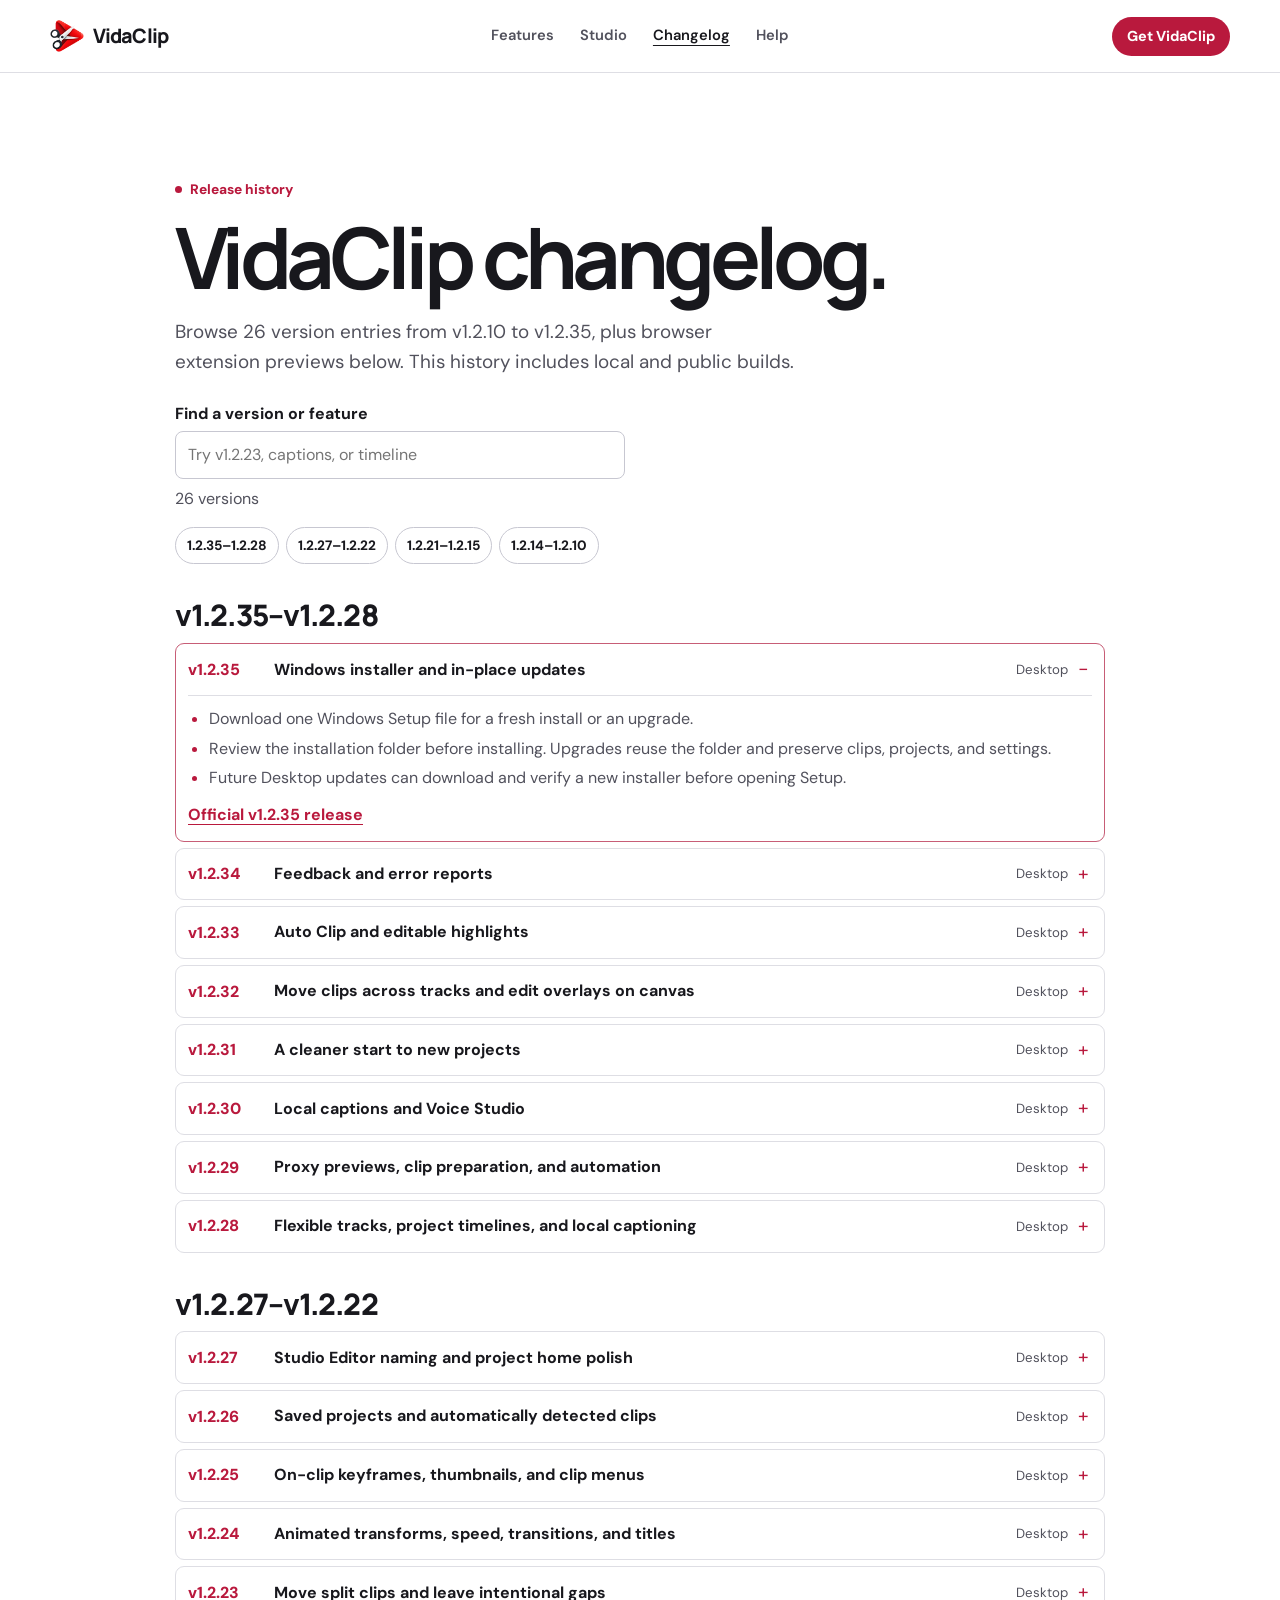
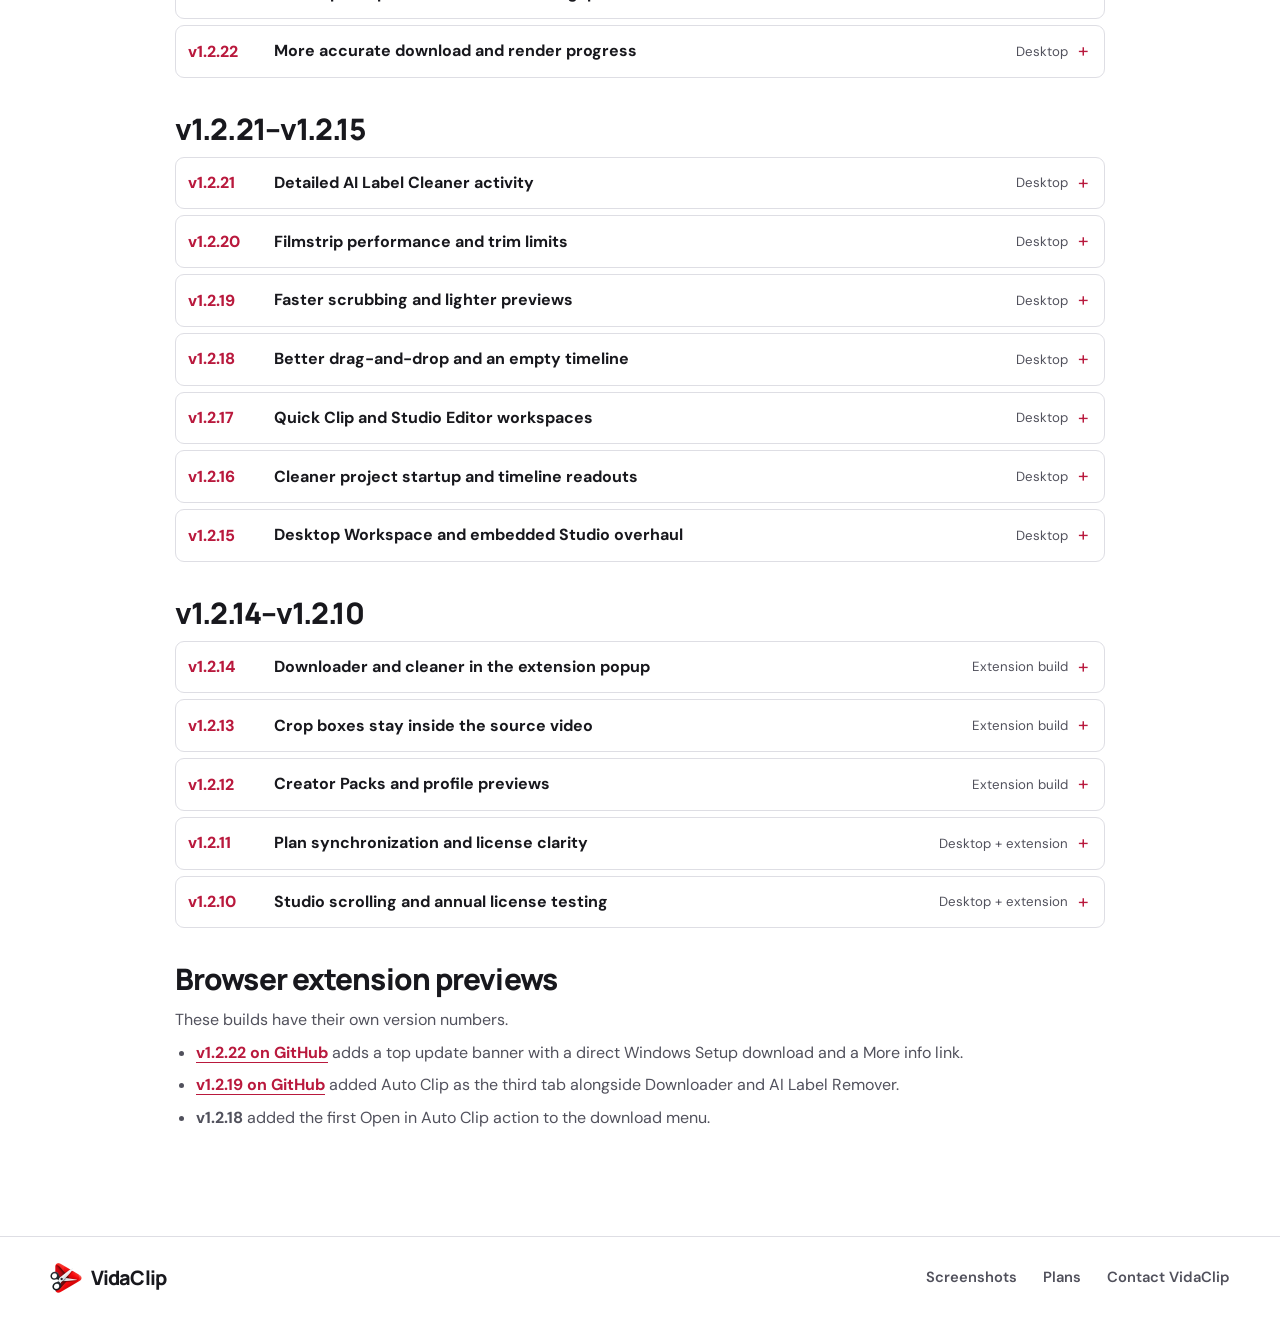
==== commit 71f22e49: "Publish VidaClip Windows installer and extension update guide" ====
--- a/changelog.html
+++ b/changelog.html
@@ -4,7 +4,7 @@
   <meta charset="utf-8">
   <meta name="viewport" content="width=device-width, initial-scale=1">
   <meta name="theme-color" content="#ffffff">
-  <meta name="description" content="VidaClip release history from v1.2.10 through v1.2.34, with every build listed.">
+  <meta name="description" content="VidaClip release history from v1.2.10 through v1.2.35, including Windows Setup and browser extension previews.">
   <title>Changelog — VidaClip</title>
   <link rel="icon" href="favicon.ico">
   <link rel="stylesheet" href="site.css">
@@ -30,21 +30,32 @@
   <main class="section shell changelog-page" id="main">
     <p class="eyebrow"><span></span> Release history</p>
     <h1>VidaClip changelog.</h1>
-    <p class="section-intro">Browse 25 version entries from v1.2.10 to v1.2.34. This history includes local builds, with extension-only builds labeled separately.</p>
+    <p class="section-intro">Browse 26 version entries from v1.2.10 to v1.2.35, plus browser extension previews below. This history includes local and public builds.</p>
     <div class="release-search">
       <label for="release-query">Find a version or feature</label>
       <input type="search" id="release-query" placeholder="Try v1.2.23, captions, or timeline">
-      <p id="release-results" role="status">25 versions</p>
+      <p id="release-results" role="status">26 versions</p>
     </div>
     <nav class="release-jumps" aria-label="Jump to a version range">
-      <a class="button secondary" href="#versions-34-28">1.2.34–1.2.28</a>
+      <a class="button secondary" href="#versions-34-28">1.2.35–1.2.28</a>
       <a class="button secondary" href="#versions-27-22">1.2.27–1.2.22</a>
       <a class="button secondary" href="#versions-21-15">1.2.21–1.2.15</a>
       <a class="button secondary" href="#versions-14-10">1.2.14–1.2.10</a>
     </nav>
     <section class="release-range" id="versions-34-28" aria-labelledby="heading-34-28">
-      <h2 id="heading-34-28">v1.2.34–v1.2.28</h2>
-      <details class="release-entry" id="v1.2.34" open>
+      <h2 id="heading-34-28">v1.2.35–v1.2.28</h2>
+      <details class="release-entry" id="v1.2.35" open>
+        <summary><span class="release-version">v1.2.35</span><span class="release-entry-title">Windows installer and in-place updates</span><span class="release-product">Desktop</span></summary>
+        <div class="release-entry-body">
+          <ul>
+            <li>Download one Windows Setup file for a fresh install or an upgrade.</li>
+            <li>Review the installation folder before installing. Upgrades reuse the folder and preserve clips, projects, and settings.</li>
+            <li>Future Desktop updates can download and verify a new installer before opening Setup.</li>
+          </ul>
+          <a class="text-link" href="https://github.com/JamiiDels/VidaClip-/releases/tag/v1.2.35">Official v1.2.35 release</a>
+        </div>
+      </details>
+      <details class="release-entry" id="v1.2.34">
         <summary><span class="release-version">v1.2.34</span><span class="release-entry-title">Feedback and error reports</span><span class="release-product">Desktop</span></summary>
         <div class="release-entry-body">
           <ul>
@@ -310,6 +321,7 @@
       <h2>Browser extension previews</h2>
       <p>These builds have their own version numbers.</p>
       <ul>
+        <li id="extension-v1.2.22"><a class="text-link" href="https://github.com/JamiiDels/VidaClip-/releases/tag/extension-v1.2.22">v1.2.22 on GitHub</a> adds a top update banner with a direct Windows Setup download and a More info link.</li>
         <li><a class="text-link" href="https://github.com/JamiiDels/VidaClip-/releases/tag/extension-v1.2.19">v1.2.19 on GitHub</a> added Auto Clip as the third tab alongside Downloader and AI Label Remover.</li>
         <li><strong>v1.2.18</strong> added the first Open in Auto Clip action to the download menu.</li>
       </ul>
--- a/site.css
+++ b/site.css
@@ -41,7 +41,7 @@
 
 .hero { display: grid; grid-template-columns: minmax(0,1fr); justify-items: center; text-align: center; gap: clamp(25px, 4vw, 48px); padding-block: clamp(38px, 5.3vw, 74px) 30px; }
 .hero-label { color: var(--accent); font-weight: 800; font-size: .95rem; }
-.eyebrow span { display: inline-block; width: 7px; height: 7px; border-radius: 50%; background: var(--accent); flex: none; }
+.eyebrow > span:first-child { display: inline-block; width: 7px; height: 7px; border-radius: 50%; background: var(--accent); flex: none; }
 .hero h1 { max-width: 890px; font-size: clamp(3rem, 7vw, 6rem); font-weight: 800; line-height: .99; letter-spacing: -.057em; margin: 12px auto 15px; text-wrap: balance; }
 .hero h1 em { font-style: normal; color: var(--accent); }
 .hero-intro, .section-intro { color: var(--muted); font-size: clamp(1rem, 2vw, 1.18rem); line-height: 1.58; max-width: 620px; }
